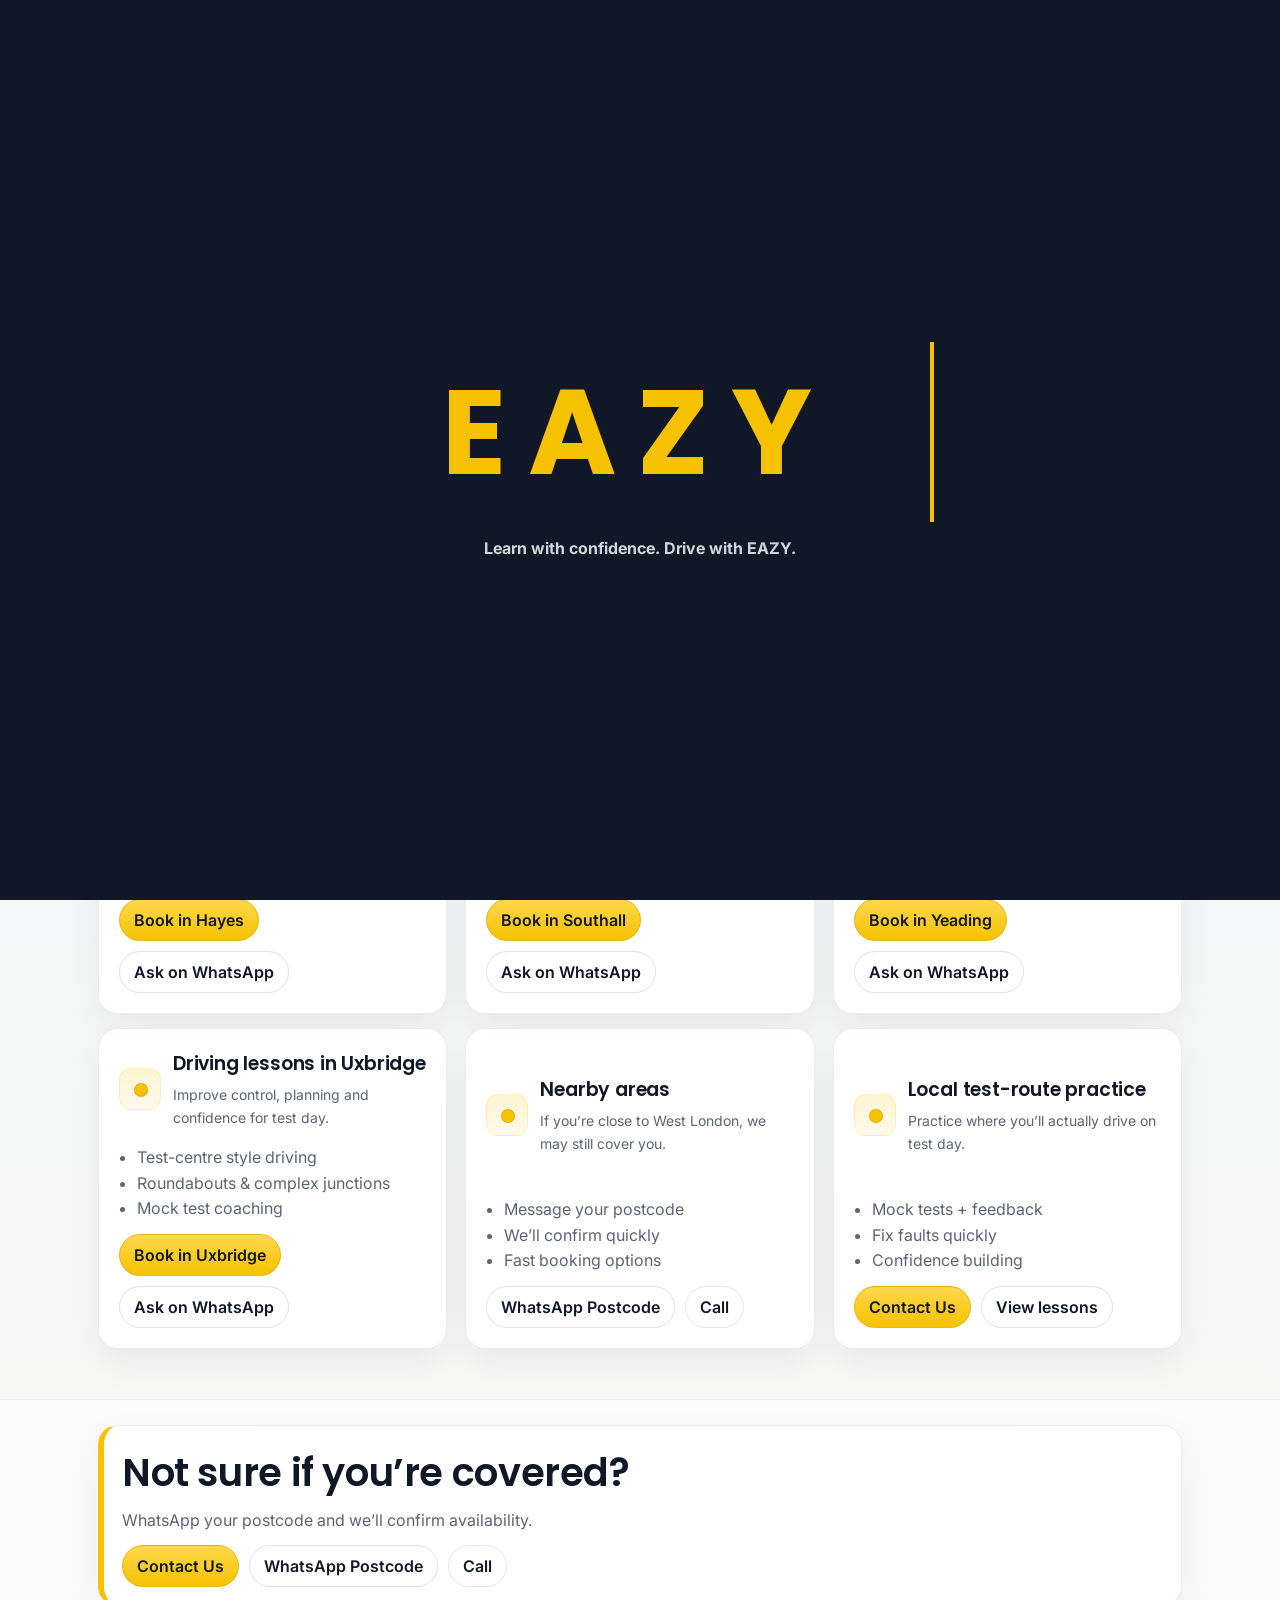
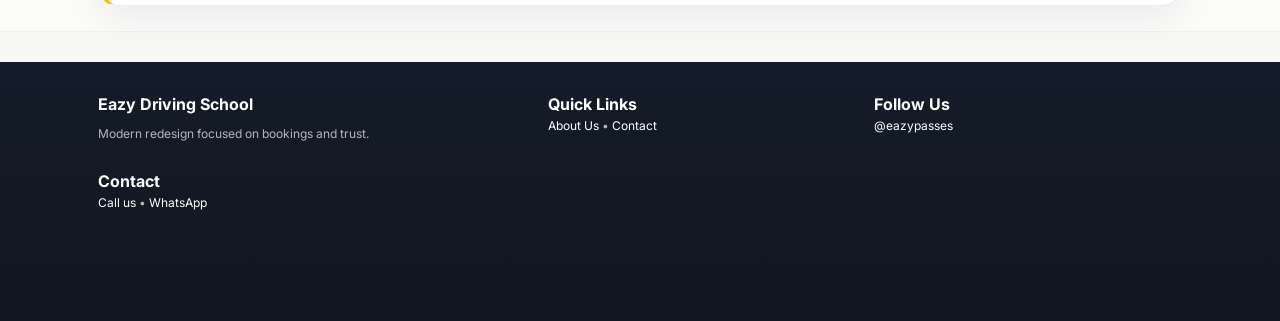
==== areas.html @ 25d80556 "Added intro animation" ====
<!doctype html>
<html lang="en">
<head>
  <meta charset="utf-8" />
  <meta name="viewport" content="width=device-width,initial-scale=1" />
  <title>Areas Covered | Eazy Driving School</title>
  <meta name="description" content="Driving lessons in Hayes, Southall, Yeading, Uxbridge and surrounding areas. Manual & automatic driving lessons with local test-route practice." />
  <link rel="stylesheet" href="assets/styles.css" />
</head>
<body>

<div class="introLoader" id="introLoader">
  <div class="introContent">
    <div class="introText">EAZY</div>
    <div class="introTagline">Learn with confidence. Drive with EAZY.</div>
  </div>
</div>

<!-- ================= NAVBAR ================= -->
<div class="topbar">
  <div class="container nav">
    <a class="brand" href="index.html">
      <div class="logoBox">E</div>
      <div class="brandTitle">
        Eazy Driving School
        <span>Manual & Automatic • West London</span>
      </div>
    </a>

    <!-- Desktop links -->
    <div class="links">
      <a href="index.html" style="color: var(--text)">Home</a>
      <a href="lessons.html">Lessons</a>
      <a href="testimonials.html">Testimonials</a>
      <a href="contact.html">Contact</a>
      <a class="btn" data-call>Call</a>
      <a class="btn primary" data-book>Booking Enquiry</a>
    </div>

    <!-- Mobile actions -->
    <div class="mobileNavActions">
      <a class="btn" data-call>Call</a>
      <a class="btn primary" data-book>Book</a>

      <button
        class="menuBtn"
        id="menuBtn"
        type="button"
        aria-label="Open menu"
        aria-expanded="false"
        aria-controls="mobileMenu"
      >
        <span class="menuIcon" aria-hidden="true"></span>
      </button>
    </div>
  </div>

  <!-- Mobile dropdown menu -->
  <div class="mobileMenu" id="mobileMenu" aria-hidden="true">
    <div class="container mobileMenuInner">
      <div class="mobileMenuHeader">
        <div class="mobileMenuTitle">Menu</div>
        <button class="menuClose" id="menuClose" type="button" aria-label="Close menu">✕</button>
      </div>

      <nav class="mobileMenuLinks" aria-label="Mobile navigation">
        <a href="index.html">Home</a>
        <a href="lessons.html">About Us</a>
        <a href="testimonials.html">Testimonials</a>
        <a href="contact.html">Contact</a>
        <a href="areas.html" style="color: var(--text)">Areas</a>
      </nav>
    </div>
  </div>
</div>

<!-- ================= FULL-WIDTH PAGE BANNER ================= -->
<header class="heroBanner">
  <div class="container heroBannerInner">

    <!-- Left copy -->
    <div class="heroCopy">
      <h1 class="heroTitle">Areas We Cover</h1>

      <p class="heroSub">
        We cover Hayes, Southall, Yeading, Uxbridge and nearby areas.
        If you’re unsure, WhatsApp your postcode and we’ll confirm quickly.
      </p>

      <div class="heroCtas">
        <a class="btn primary" data-book>Contact Us</a>
        <a class="btn secondary" data-wa>WhatsApp Postcode</a>
      </div>

      <div style="margin-top:14px; display:flex; gap:10px; flex-wrap:wrap">
        <a class="kicker" href="#hayes"><span class="kdot"></span> Hayes</a>
        <a class="kicker" href="#southall"><span class="kdot"></span> Southall</a>
        <a class="kicker" href="#yeading"><span class="kdot"></span> Yeading</a>
        <a class="kicker" href="#uxbridge"><span class="kdot"></span> Uxbridge</a>
      </div>
    </div>

    <!-- Right image -->
    <div class="heroVisual">
      <img src="assets/hero-1.jpg" alt="Driving lesson" />
    </div>

  </div>

  <!-- Trust ticks row -->
  <div class="heroTrust">
    <div class="container heroTrustInner">
      <div class="trustTick"><span class="tickMark">✓</span> Local route knowledge</div>
      <div class="trustTick"><span class="tickMark">✓</span> Manual & Automatic</div>
      <div class="trustTick"><span class="tickMark">✓</span> Fast booking</div>
    </div>
  </div>
</header>


<!-- ================= AREA CARDS ================= -->
<section class="section">
  <div class="container">
    <h2>Core areas</h2>
    <p>Each section is structured for local SEO (“Driving lessons in [area]”).</p>

    <div class="tiles" id="hayes">
      <div class="card tile">
        <div class="tileTop">
          <div class="icoDot" aria-hidden="true"></div>
          <div>
            <h3>Driving lessons in Hayes</h3>
            <p>Manual & automatic lessons with local route practice.</p>
          </div>
        </div>
        <ul style="margin:10px 0 0; padding-left:18px; color:var(--muted); line-height:1.6">
          <li>Beginners + nervous learners</li>
          <li>Roundabouts & junction coaching</li>
          <li>Mock tests + feedback</li>
        </ul>
        <div style="margin-top:12px; display:flex; gap:10px; flex-wrap:wrap">
          <a class="btn primary" data-book>Book in Hayes</a>
          <a class="btn secondary" data-wa>Ask on WhatsApp</a>
        </div>
      </div>

      <div class="card tile" id="southall">
        <div class="tileTop">
          <div class="icoDot" aria-hidden="true"></div>
          <div>
            <h3>Driving lessons in Southall</h3>
            <p>Structured lessons focused on test-ready driving.</p>
          </div>
        </div>
        <ul style="margin:10px 0 0; padding-left:18px; color:var(--muted); line-height:1.6">
          <li>Improve decision-making & awareness</li>
          <li>Fix common faults quickly</li>
          <li>Route familiarity</li>
        </ul>
        <div style="margin-top:12px; display:flex; gap:10px; flex-wrap:wrap">
          <a class="btn primary" data-book>Book in Southall</a>
          <a class="btn secondary" data-wa>Ask on WhatsApp</a>
        </div>
      </div>

      <div class="card tile" id="yeading">
        <div class="tileTop">
          <div class="icoDot" aria-hidden="true"></div>
          <div>
            <h3>Driving lessons in Yeading</h3>
            <p>Calm teaching with clear step-by-step progression.</p>
          </div>
        </div>
        <ul style="margin:10px 0 0; padding-left:18px; color:var(--muted); line-height:1.6">
          <li>Manual & automatic options</li>
          <li>Confidence building</li>
          <li>Mock tests + feedback</li>
        </ul>
        <div style="margin-top:12px; display:flex; gap:10px; flex-wrap:wrap">
          <a class="btn primary" data-book>Book in Yeading</a>
          <a class="btn secondary" data-wa>Ask on WhatsApp</a>
        </div>
      </div>
    </div>

    <div class="tiles" style="margin-top:14px" id="uxbridge">
      <div class="card tile">
        <div class="tileTop">
          <div class="icoDot" aria-hidden="true"></div>
          <div>
            <h3>Driving lessons in Uxbridge</h3>
            <p>Improve control, planning and confidence for test day.</p>
          </div>
        </div>
        <ul style="margin:10px 0 0; padding-left:18px; color:var(--muted); line-height:1.6">
          <li>Test-centre style driving</li>
          <li>Roundabouts & complex junctions</li>
          <li>Mock test coaching</li>
        </ul>
        <div style="margin-top:12px; display:flex; gap:10px; flex-wrap:wrap">
          <a class="btn primary" data-book>Book in Uxbridge</a>
          <a class="btn secondary" data-wa>Ask on WhatsApp</a>
        </div>
      </div>

      <div class="card tile">
        <div class="tileTop">
          <div class="icoDot" aria-hidden="true"></div>
          <div>
            <h3>Nearby areas</h3>
            <p>If you’re close to West London, we may still cover you.</p>
          </div>
        </div>
        <ul style="margin:10px 0 0; padding-left:18px; color:var(--muted); line-height:1.6">
          <li>Message your postcode</li>
          <li>We’ll confirm quickly</li>
          <li>Fast booking options</li>
        </ul>
        <div style="margin-top:12px; display:flex; gap:10px; flex-wrap:wrap">
          <a class="btn secondary" data-wa>WhatsApp Postcode</a>
          <a class="btn" data-call>Call</a>
        </div>
      </div>

      <div class="card tile">
        <div class="tileTop">
          <div class="icoDot" aria-hidden="true"></div>
          <div>
            <h3>Local test-route practice</h3>
            <p>Practice where you’ll actually drive on test day.</p>
          </div>
        </div>
        <ul style="margin:10px 0 0; padding-left:18px; color:var(--muted); line-height:1.6">
          <li>Mock tests + feedback</li>
          <li>Fix faults quickly</li>
          <li>Confidence building</li>
        </ul>
        <div style="margin-top:12px; display:flex; gap:10px; flex-wrap:wrap">
          <a class="btn primary" data-book>Contact Us</a>
          <a class="btn secondary" href="lessons.html">View lessons</a>
        </div>
      </div>
    </div>
  </div>
</section>

<!-- ================= CTA ================= -->
<section class="section">
  <div class="container">
    <div class="card" style="padding:18px; border-left:6px solid var(--yellow)">
      <h2 style="margin:0 0 6px">Not sure if you’re covered?</h2>
      <p style="margin:0 0 12px; color:var(--muted)">
        WhatsApp your postcode and we’ll confirm availability.
      </p>
      <div style="display:flex; gap:10px; flex-wrap:wrap">
        <a class="btn primary" data-book>Contact Us</a>
        <a class="btn secondary" data-wa>WhatsApp Postcode</a>
        <a class="btn" data-call>Call</a>
      </div>
    </div>
  </div>
</section>

<!-- ================= FOOTER ================= -->
<footer class="footer">
  <div class="container footerGrid">
    <div>
      <strong>Eazy Driving School</strong>
      <p class="note">Modern redesign focused on bookings and trust.</p>
    </div>
    <div>
      <strong>Quick Links</strong><br />
      <span class="note">
        <a href="lessons.html">About Us</a> •
        <a href="contact.html">Contact</a>
      </span>
    </div>
    <div>
      <strong>Follow Us</strong><br />
      <span class="note">
        <a href="https://www.instagram.com/eazypasses/" target="_blank" rel="noopener">
          @eazypasses
        </a>
      </span>
    </div>

    <div>
      <strong>Contact</strong><br />
      <span class="note">
        <a data-call>Call us</a> •
        <a data-wa>WhatsApp</a>
      </span>
    </div>
  </div>
</footer>

<!-- Mobile bottom bar -->
<div class="mobileBar">
  <div class="mobileBarInner">
    <a class="btn dark" data-call>Call</a>
    <a class="btn secondary" data-wa>WhatsApp</a>
    <a class="btn primary" data-book>Book</a>
  </div>
</div>

<!-- Booking modal -->
<div class="modalOverlay" id="modalOverlay" aria-hidden="true">
  <div class="card modal" role="dialog" aria-modal="true" aria-label="Booking form">
    <header>
      <div>
        <strong style="font-size:16px">Booking request</strong><br />
        <small class="note">We’ll confirm availability ASAP.</small>
      </div>
      <button class="x" id="closeModal" aria-label="Close">✕</button>
    </header>

    <form class="web3form">
      <input type="hidden" name="access_key" value="6dcfdeb3-79f5-4c06-9466-cbb309057089">
      <input type="hidden" name="subject" value="New Booking Request - Eazy Driving School">
      <input type="hidden" name="from_name" value="Eazy Driving School Website">
      <input type="hidden" name="form_source" value="Areas Page Booking Modal">
      <input type="checkbox" name="botcheck" style="display:none;">
      <input class="field" name="name" placeholder="Full name" required />
      <input class="field" name="phone" placeholder="Mobile number" required />

      <select class="field" name="lessonType" required>
        <option value="">Lesson type</option>
        <option>Manual</option>
        <option>Automatic</option>
        <option>Intensive</option>
        <option>Refresher</option>
        <option>Pass Plus</option>
      </select>

      <select class="field" name="area" required>
        <option value="">Area</option>
        <option>Hayes</option>
        <option>Southall</option>
        <option>Yeading</option>
        <option>Uxbridge</option>
        <option>Other (specify in notes)</option>
      </select>

      <textarea class="field" name="notes" placeholder="Any notes (test date, experience, preferred days/times)…"></textarea>

      <button class="btn primary" type="submit">Send request</button>

      <p class="note" style="margin:0">
        Full site can auto-forward this to email + WhatsApp notification instantly.
      </p>
    </form>
  </div>
</div>

<script src="assets/app.js"></script>

<script>
  function showSuccessToast(message) {
    const toast = document.createElement("div");
    toast.className = "successToast";
    toast.textContent = message;

    document.body.appendChild(toast);

    setTimeout(() => {
      toast.classList.add("show");
    }, 100);

    setTimeout(() => {
      toast.classList.remove("show");
      setTimeout(() => toast.remove(), 300);
    }, 3500);
  }

  document.querySelectorAll(".web3form").forEach((form) => {
    form.addEventListener("submit", async function (e) {
      e.preventDefault();

      const button = form.querySelector("button[type='submit']");
      const originalText = button.textContent;

      button.textContent = "Sending...";
      button.disabled = true;

      const formData = new FormData(form);

      try {
        const response = await fetch("https://api.web3forms.com/submit", {
          method: "POST",
          body: formData
        });

        const data = await response.json();

        if (data.success) {
          showSuccessToast("Booking enquiry sent ✅ We’ll get back to you soon.");
          form.reset();
        } else {
          showSuccessToast("Something went wrong. Please try again.");
        }
      } catch (error) {
        showSuccessToast("Something went wrong. Please try again.");
      }

      button.textContent = originalText;
      button.disabled = false;
    });
  });
</script>

</body>

</html>
---- assets/styles.css ----
@import url('https://fonts.googleapis.com/css2?family=Inter:wght@400;500;600&family=Poppins:wght@500;600&display=swap');

:root{
  /* Brand */
  --navy:#0b1f3a;
  --navy2:#102a4d;
  --yellow:#f6c200;
  --yellow-dark:#d39f00;

  /* UI */
  --bg:#f4f6fb;
  --card:#ffffff;
  --text:#0f172a;
  --muted:#475569;
  --stroke: rgba(15,23,42,.12);

  --radius:14px;
  --shadow: 0 8px 22px rgba(2,6,23,.06);
  --max:1120px;
}

*{box-sizing:border-box}
html{scroll-behavior:smooth}
body{
  margin:0;
  font-family:'Inter', system-ui, -apple-system, Segoe UI, Roboto, Helvetica, Arial;
  background:var(--bg);
  color:var(--text);
  font-weight:400;
}
a{color:inherit;text-decoration:none}
img{max-width:100%;display:block}
button,input,select,textarea{font:inherit}

/* ===== Typography ===== */
h1,h2,h3{
  font-family:'Poppins', system-ui, sans-serif;
  font-weight:600;
  letter-spacing:-0.01em;
  color:var(--navy);
}

/* ===== Layout ===== */
.container{max-width:var(--max); margin:0 auto; padding:0 18px}
.card{
  background:var(--card);
  border:1px solid var(--stroke);
  border-radius:var(--radius);
  box-shadow:var(--shadow);
}

/* ===== Header / Nav ===== */
.topbar{
  position:sticky;
  top:0;
  z-index:50;
  background:#fff;
  border-bottom:1px solid var(--stroke);
}
.nav{
  display:flex;
  align-items:center;
  justify-content:space-between;
  padding:14px 0;
  gap:12px;
}
.brand{
  display:flex;
  align-items:center;
  gap:10px;
  font-weight:600;
  min-width: 220px;
}
.logoBox{
  width:44px;height:44px;
  border-radius:12px;
  background:linear-gradient(180deg,var(--yellow),rgba(246,194,0,.78));
  border:1px solid rgba(211,159,0,.55);
  display:grid;place-items:center;
  color:#111827;
  font-weight:700;
  flex: 0 0 auto;
}
.brandTitle{
  line-height:1.05;
  font-size: 15px;
}
.brandTitle span{
  display:block;
  font-size:12px;
  color:var(--muted);
  font-weight:500;
  margin-top: 2px;
}

.links{
  display:flex;
  gap:18px;
  align-items:center;
}
.links a{
  font-weight:500;
  color:var(--muted);
}
.links a:hover{color:var(--text)}

/* ===== Buttons ===== */
.btn{
  display:inline-flex;
  align-items:center;
  justify-content:center;
  gap:8px;
  padding:10px 14px;
  border-radius:12px;
  border:1px solid var(--stroke);
  background:#fff;
  font-weight:600;
  white-space:nowrap;
}
.btn.primary{
  background:var(--yellow);
  border-color:rgba(211,159,0,.65);
  color:#111827;
}
.btn.secondary{
  background:#eef2ff;
  border-color:rgba(37,99,235,.20);
}
.btn.dark{
  background:var(--navy);
  border-color:rgba(11,31,58,.55);
  color:#fff;
}
.btn:active{transform:translateY(1px)}

/* ===== Fields ===== */
.field{
  border:1px solid var(--stroke);
  border-radius:12px;
  padding:10px 12px;
  background:#fff;
}
.field:focus{
  border-color:rgba(211,159,0,.55);
  box-shadow:0 0 0 3px rgba(246,194,0,.22);
  outline:none;
}

/* =======================================================================
   HERO BANNER
   ======================================================================= */
.heroBanner{
  background:#fff;
  border-bottom:1px solid var(--stroke);
}
.heroBannerInner{
  display:grid;
  grid-template-columns: 1.05fr 1fr;
  gap:26px;
  align-items:center;
  padding: 26px 0 14px;
}

/* Left copy */
.heroTitle{
  margin:0 0 10px;
  font-size:clamp(30px, 3.6vw, 48px);
  line-height:1.08;
}
.heroSub{
  margin:0 0 16px;
  color:var(--muted);
  line-height:1.65;
  max-width:60ch;
  font-size:15.5px;
}
.heroCtas{
  display:flex;
  gap:10px;
  flex-wrap:wrap;
  align-items:center;
}

/* Right image */
.heroVisual{
  border-radius:14px;
  overflow:hidden;
  border:1px solid var(--stroke);
  box-shadow: 0 10px 26px rgba(2,6,23,.08);
  background:#fff;
}
.heroVisual img{
  width:100%;
  aspect-ratio: 16 / 9;
  height:auto;
  object-fit:cover;
  object-position:center 35%;
}

/* Trust ticks row under hero */
.heroTrust{
  border-top:1px solid var(--stroke);
  background:#fff;
}
.heroTrustInner{
  display:flex;
  gap:18px;
  flex-wrap:wrap;
  align-items:center;
  padding:10px 0;
}
.trustTick{
  display:flex;
  align-items:center;
  gap:8px;
  color:var(--muted);
  font-weight:600;
  font-size:13px;
}
.tickMark{
  display:inline-grid;
  place-items:center;
  width:18px;height:18px;
  border-radius:99px;
  background: rgba(34,197,94,.14);
  border:1px solid rgba(34,197,94,.35);
  color: rgba(11,31,58,.9);
  font-weight:700;
}

/* Availability strip */
.availabilityBar{
  background:#f7f8fc;
  border-bottom:1px solid var(--stroke);
}
.availabilityInner{
  display:flex;
  gap:14px;
  align-items:center;
  padding:14px 0;
}
.availLabel{
  font-weight:600;
  color:var(--navy);
  min-width:170px;
}
.availForm{
  flex:1;
  display:grid;
  grid-template-columns: 1.1fr 1fr auto;
  gap:10px;
  align-items:center;
}
.availForm .btn{padding:10px 16px}

/* ===== Sections ===== */
.section{padding:26px 0}
.section h2{
  margin:0 0 8px;
  font-size:22px;
}
.section p{
  margin:0 0 14px;
  color:var(--muted);
  line-height:1.65;
}

/* ===== Tiles ===== */
.tiles{
  display:grid;
  grid-template-columns:repeat(3,1fr);
  gap:14px;
}
.tile{padding:16px}
.tileTop{
  display:flex;
  gap:12px;
  align-items:center;
  margin-bottom:6px;
}
.icoDot{
  width:42px;height:42px;
  border-radius:12px;
  background:#f3f4f6;
  border:1px solid rgba(15,23,42,.10);
  position:relative;
  flex:0 0 auto;
}
.icoDot::after{
  content:"";
  width:10px;height:10px;
  border-radius:99px;
  background:var(--yellow);
  border:1px solid rgba(211,159,0,.55);
  position:absolute;
  top:10px;left:10px;
}
.tile h3{margin:0;font-size:16px}
.tile p{margin:6px 0 0; color:var(--muted); line-height:1.6; font-size:14px}
.tile a{
  margin-top:10px;
  display:inline-flex;
  font-weight:600;
  color:var(--navy);
}
.tile a:hover{text-decoration:underline}

/* Make entire tile clickable */
.tileLink{
  display:block;
  color: inherit;
  cursor: pointer;
  transition: transform .12s ease, box-shadow .12s ease, border-color .12s ease;
}
.tileLink:hover{
  transform: translateY(-2px);
  box-shadow: 0 12px 30px rgba(2,6,23,.10);
  border-color: rgba(15,23,42,.18);
}
.tileLink:active{ transform: translateY(0px); }
.tileLink:focus-visible{
  outline: 3px solid rgba(246,194,0,.35);
  outline-offset: 3px;
}
.tileCta{
  display:inline-flex;
  margin-top: 10px;
  font-weight: 600;
  color: var(--navy);
}
.tileLink:hover .tileCta{ text-decoration: underline; }

/* ===== Trust strip ===== */
.trustStrip{
  display:grid;
  grid-template-columns:repeat(4,1fr);
  gap:14px;
}
.trustItem{padding:14px}
.trustItem b{font-weight:600}
.trustItem span{font-size:13px;color:var(--muted)}


/* ================= TESTIMONIAL SLIDER ================= */
.testimonialSlider{
  overflow: hidden;
  position: relative;
  margin-top: 10px;
  touch-action: pan-y;
  -webkit-tap-highlight-color: transparent;
}
.testimonialTrack{
  display: flex;
  gap: 16px;
  width: max-content;
  animation: scrollTestimonials 35s linear infinite;
  will-change: transform;
  transform: translateZ(0);
}
.testimonialTrack .quote{
  min-width: 320px;
  max-width: 320px;
  flex-shrink: 0;
}
@media (hover: hover) and (pointer: fine){
  .testimonialSlider:hover .testimonialTrack{
    animation-play-state: paused;
  }
}
.testimonialSlider.isPaused .testimonialTrack{
  animation-play-state: paused;
}
@keyframes scrollTestimonials{
  from{ transform: translateX(0); }
  to{ transform: translateX(-50%); }
}
@media (prefers-reduced-motion: reduce){
  .testimonialTrack{ animation: none !important; }
}

/* ===== Footer ===== */
.footer{
  margin-top:18px;
  border-top:1px solid var(--stroke);
  background:#fff;
  padding:22px 0;
}
.footerGrid{
  display:grid;
  grid-template-columns:1.4fr 1fr 1fr;
  gap:14px;
}
.note{font-size:12px;color:var(--muted)}

/* ===== Mobile bar ===== */
.mobileBar{
  position:fixed;
  left:50%;
  transform:translateX(-50%);
  bottom:12px;
  width:min(var(--max),calc(100% - 18px));
  z-index:80;
  display:none;
}
.mobileBarInner{
  display:grid;
  grid-template-columns:1fr 1fr 1fr;
  gap:10px;
  padding:10px;
  background:#fff;
  border:1px solid var(--stroke);
  border-radius:16px;
  box-shadow:0 16px 40px rgba(2,6,23,.16);
}

/* ===== Modal ===== */
.modalOverlay{
  position:fixed;
  inset:0;
  background:rgba(2,6,23,.55);
  display:none;
  place-items:center;
  z-index:120;
}
.modal{
  width:min(650px,calc(100% - 18px));
  padding:16px;
  border-radius:16px;
}
.modal header{
  display:flex;
  justify-content:space-between;
  align-items:center;
  margin-bottom:10px;
}
.x{
  width:42px;height:42px;
  border-radius:12px;
  border:1px solid var(--stroke);
  background:#fff;
  cursor:pointer;
}
form{display:grid; gap:10px}
textarea{min-height:110px; resize:vertical}

/* =======================================================================
   RESPONSIVE FIXES (iPhone + iPad)
   ======================================================================= */

@media (max-width: 980px){
  .heroBannerInner{grid-template-columns: 1fr; gap: 16px}
  .heroVisual img:not(.heroSlide){
    aspect-ratio: 16 / 10;
    object-position: center 40%;
  }
  .availabilityInner{flex-direction:column; align-items:stretch}
  .availLabel{min-width:unset}
  .availForm{grid-template-columns: 1fr; }

  .trustStrip{grid-template-columns: 1fr 1fr}
  .tiles{grid-template-columns: 1fr 1fr}
  .footerGrid{grid-template-columns: 1fr}

  .testimonialTrack .quote{ min-width: 300px; max-width: 300px; }
}

@media (max-width: 900px){
  .links > a:not(.btn){ display:none; }
  .brandTitle{ font-size: 14px; }
  .brandTitle span{ font-size: 11.5px; }
}

/* =========================================================
   MOBILE POLISH (NO scaling — proper sizing instead)
   ========================================================= */
@media (max-width: 760px){
  body{ padding-bottom: 92px; }
  .container{ padding: 0 18px; }

  /* Hide desktop links */
  .links{ display:none; }
  .mobileBar{ display:block; }

  /* ✅ IMPORTANT: hide topbar Call/Book on mobile (keep bottom bar) */
  .topbar [data-call],
  .topbar [data-book]{
    display:none !important;
  }

  /* Topbar spacing */
  .topbar{ padding: 2px 0; }
  .nav{ padding: 10px 0; position: relative; }

  .brand{
    gap: 12px;
    min-width: 0;
    margin-left: 6px;
  }
  .logoBox{
    width: 40px;
    height: 40px;
    border-radius: 12px;
    font-size: 16px;
    flex-shrink: 0;
  }
  .brandTitle{
    line-height: 1.15;
    font-size: 13.5px;
    min-width: 0;
  }
  .brandTitle span{
    font-size: 11.5px;
    margin-top: 2px;
    white-space: nowrap;
    overflow: hidden;
    text-overflow: ellipsis;
    max-width: 220px;
  }

  /* HERO: tighter sizing (this is your "scale down") */
  .heroBanner{
    background: var(--bg);
    border-bottom: 0;
    padding: 10px 0 0;
  }
  .heroBannerInner{
    grid-template-columns: 1fr;
    gap: 10px;             /* was 12 */
    padding: 0;
  }
  .heroCopy{
    background: #fff;
    border: 1px solid var(--stroke);
    border-radius: 18px;
    box-shadow: var(--shadow);
    padding: 14px;         /* was 16 */
  }
  .heroTitle{
    font-size: 30px;       /* was 32 */
    line-height: 1.07;
    margin: 0 0 8px;
  }
  .heroSub{
    font-size: 14px;       /* was 14.5 */
    line-height: 1.55;
    margin: 0 0 10px;
  }
  .heroCtas{
    display: grid;
    grid-template-columns: 1fr;
    gap: 10px;
  }
  .heroCtas .btn{
    width: 100%;
    justify-content: center;
    padding: 11px 14px;    /* was 12px */
    border-radius: 14px;
    font-size: 14px;
  }
  .heroVisual{
    border-radius: 16px;   /* slightly tighter */
    box-shadow: var(--shadow);
  }
  .heroVisual img:not(.heroSlide){
    aspect-ratio: 16 / 10;
    object-position: center 40%;
  }

  /* Trust ticks card (slightly tighter) */
  .heroTrust{
    background: transparent;
    border-top: 0;
    padding: 0 0 10px;
  }
  .heroTrustInner{
    background: #fff;
    border: 1px solid var(--stroke);
    border-radius: 16px;
    box-shadow: var(--shadow);
    padding: 10px 12px;    /* tighter */
    gap: 10px;
  }
  .trustTick{ font-size: 12px; }

  /* Availability card — scaled down properly */
  .availabilityBar{
    background: transparent;
    border-bottom: 0;
    padding: 6px 0 0;
  }
  .availabilityInner{
    background: #fff;
    border: 1px solid var(--stroke);
    border-radius: 16px;
    box-shadow: var(--shadow);
    padding: 12px;         /* keep */
    margin: 0 0 14px;
  }
  .availLabel{
    margin: 0 0 8px;
    font-size: 14px;
  }
  .availForm{ grid-template-columns: 1fr; gap: 10px; }
  .availForm .field{
    padding: 9px 12px;
    font-size: 14px;
  }
  .availForm .btn{
    width: 100%;
    border-radius: 14px;
    padding: 11px 14px;
    font-size: 14px;
  }

  .tiles{grid-template-columns: 1fr}
  .trustStrip{grid-template-columns: 1fr}

  .testimonialTrack{ animation-duration: 45s; }
  .testimonialTrack .quote{ min-width: 280px; max-width: 280px; }
}

@media (max-width: 420px){
  .logoBox{ width:40px; height:40px; border-radius: 12px; }
  .brandTitle{ font-size: 13px; }
  .brandTitle span{ font-size: 11px; max-width: 185px; }
}

@media (min-width: 761px) and (max-width: 1024px){
  .container{
    padding-left: 28px;
    padding-right: 28px;
  }
  .heroBannerInner{ gap: 32px; }
}

/* =========================================================
   PREMIUM MOBILE MENU (slide-down)
   ========================================================= */

.mobileNavActions{
  display:none;
  align-items:center;
  gap:10px;
}

/* Premium icon button */
.menuBtn{
  width:44px;
  height:44px;
  border-radius:14px;
  border:1px solid var(--stroke);
  background: rgba(255,255,255,.85);
  backdrop-filter: blur(10px);
  -webkit-backdrop-filter: blur(10px);
  display:grid;
  place-items:center;
  box-shadow: 0 10px 26px rgba(2,6,23,.10);
  cursor:pointer;
}
.menuBtn:active{ transform: translateY(1px); }

/* Nudge hamburger left slightly */
@media (max-width: 760px){
  .menuBtn{ margin-right: 6px; }
  .mobileNavActions{ display:flex; margin-right: 2px; }
}

/* Hamburger icon */
.menuIcon{
  width:18px;
  height:2px;
  background: var(--navy);
  position:relative;
  border-radius:99px;
}
.menuIcon::before,
.menuIcon::after{
  content:"";
  position:absolute;
  left:0;
  width:18px;
  height:2px;
  background: var(--navy);
  border-radius:99px;
}
.menuIcon::before{ top:-6px; }
.menuIcon::after{ top:6px; }

/* Slide-down panel */
.mobileMenu{
  position: fixed;
  inset: 0;
  background: rgba(244,246,251,.72);
  backdrop-filter: blur(14px);
  -webkit-backdrop-filter: blur(14px);
  opacity: 0;
  visibility: hidden;
  pointer-events: none;
  transition: opacity 180ms ease, visibility 180ms ease;
  z-index: 120;
  overflow-y: auto;
}

.mobileMenuInner{
  padding: 84px 18px 18px;
  min-height: 100%;
}

/* ===== Premium mobile menu header ===== */
.mobileMenuHeader{
  display:flex;
  align-items:center;
  justify-content:space-between;
  margin-bottom:6px;
  padding:6px 0;
}

.mobileMenuHeader{
  max-width: 420px;
  margin: 0 auto 6px;
}

.mobileMenuTitle{
  font-size:14px;
  font-weight:700;
  color:var(--navy);
  letter-spacing:-0.01em;
  opacity:.85;
}

.menuClose{
  width:40px;
  height:40px;
  border-radius:12px;
  border:1px solid var(--stroke);
  background: rgba(255,255,255,.9);
  cursor:pointer;
}

/* ===== Links card ===== */
.mobileMenuLinks{
  background:#fff;
  border:1px solid var(--stroke);
  border-radius:18px;
  box-shadow: var(--shadow);
  overflow:hidden;
}

.mobileMenuLinks a{
  display:flex;
  align-items:center;
  justify-content:space-between;
  padding:14px 14px;
  font-weight:700;
  color: var(--navy);
  border-top:1px solid rgba(15,23,42,.08);
  transition: background 0.15s ease;
}

.mobileMenuLinks a:first-child{ border-top:0; }

.mobileMenuLinks a:hover{
  background: rgba(15,23,42,.03);
}

.mobileMenuLinks a:active{
  background: rgba(15,23,42,.05);
}

.mobileMenuLinks a::after{
  content:"›";
  color: rgba(11,31,58,.55);
  font-weight:900;
}

.mobileMenuLinks{
  max-width: 420px;
  margin: 0 auto;
}

/* No duplicate CTA buttons inside menu */
.mobileMenuCtas{ display:none; }

.mobileMenu.open{
  opacity: 1;
  visibility: visible;
  pointer-events: auto;
}

@media (max-width: 380px){
  .mobileMenuInner{ padding-left: 16px; padding-right: 16px; }
}

/* =========================================
   MOBILE: subtle scale-down for hero + availability
   ========================================= */
@media (max-width: 760px){

  /* scale down hero block slightly */
  .heroBanner{
    transform: scale(0.95);
    transform-origin: top center;
  }

  /* pull next section up so no awkward gap */
  .heroBanner + .availabilityBar{
    margin-top: -12px;
  }

  /* scale down availability card slightly */
  .availabilityBar{
    transform: scale(0.95);
    transform-origin: top center;
  }

  /* tighten spacing below availability */
  .availabilityBar + .section{
    margin-top: -10px;
  }
}


/* ===== Cross-page mobile fixes ===== */
@media (max-width: 760px){
  .mobileBarInner > .btn,
  .availForm > .btn{
    min-width:0;
    width:100%;
  }

  .mobileBarInner{
    grid-template-columns: repeat(3, minmax(0, 1fr));
  }

  .mobileBarInner .btn{
    padding: 10px 8px;
    font-size: 14px;
  }

  .availabilityInner .availForm[style]{
    display:grid !important;
    grid-template-columns: repeat(3, minmax(0, 1fr)) !important;
    gap:10px;
    justify-content:stretch !important;
  }

  .availabilityInner .availForm[style] .btn{
    padding: 10px 8px;
    font-size: 14px;
  }

  .topbar{
    position:sticky;
    top:0;
    z-index:50;
    background:#fff;
    border-bottom:1px solid var(--stroke);
    overflow: visible;
  }

  .heroBanner,
  .availabilityBar{
    transform:none !important;
  }

  .heroBanner + .availabilityBar,
  .availabilityBar + .section{
    margin-top: 0 !important;
  }
}

.heroSlider{
  position: relative;
  overflow: hidden;
  aspect-ratio: 16 / 9;
  min-height: 0;
  background: #fff;
}

.heroSlide{
  position: absolute;
  inset: 0;
  width: 100%;
  height: 100%;
  object-fit: cover;
  object-position: center 35%;
  opacity: 0;
  transition: opacity 1s ease;
}

.heroSlide.active{
  opacity: 1;
  z-index: 1;
}

/* Override the generic .heroVisual img rule for slider images */
.heroSlider .heroSlide{
  aspect-ratio: auto;
  height: 100%;
}

@media (max-width: 760px){
  .heroSlider{
    aspect-ratio: 4 / 3;
  }

  .heroSlide{
    object-position: center 30%;
  }
}



.section .container{
  align-items: stretch;
}

.section .card{
  height: 100%;
}

.tileButtons{
  display:flex;
  gap:10px;
  flex-wrap:wrap;
  margin-top:10px;
}

.tileList{
  margin:12px 0 0;
  padding-left:18px;
  color:var(--muted);
  line-height:1.7;
  font-size:14px;
}

.tileList li{
  margin-bottom:4px;
}

/* =========================================================
   2026 PREMIUM REFRESH OVERRIDES
   ========================================================= */
:root{
  --bg:#f7f7f3;
  --card:#ffffff;
  --text:#111827;
  --muted:#5b6472;
  --stroke: rgba(15,23,42,.10);
  --navy:#101828;
  --navy2:#1a2332;
  --yellow:#f6c200;
  --yellow-dark:#d9a400;
  --radius:18px;
  --shadow:0 18px 40px rgba(15,23,42,.08);
}

body{
  background:
    radial-gradient(circle at top right, rgba(246,194,0,.10), transparent 22%),
    linear-gradient(180deg, #f9f8f2 0%, #f5f6f8 32%, #f8f8f5 100%);
}

.topbar{
  background:rgba(255,255,255,.88);
  backdrop-filter:blur(12px);
  -webkit-backdrop-filter:blur(12px);
  border-bottom:1px solid rgba(15,23,42,.08);
  box-shadow:0 10px 30px rgba(15,23,42,.04);
}
.links a,
.brandTitle span{color:#5d6574}
.links a[style*="var(--text)"],
.links a:hover{color:var(--navy)!important;}

.btn{
  border-radius:999px;
  transition:transform .18s ease, box-shadow .18s ease, background .18s ease, border-color .18s ease;
}
.btn:hover{
  transform:translateY(-1px);
  box-shadow:0 10px 22px rgba(15,23,42,.10);
}
.btn.primary{
  background:linear-gradient(180deg, #ffd84d 0%, var(--yellow) 100%);
  border-color:rgba(217,164,0,.55);
}
.btn.secondary{
  background:rgba(255,255,255,.78);
  border-color:rgba(15,23,42,.10);
}
.btn.dark{
  background:linear-gradient(180deg, #1b2434 0%, #101828 100%);
  border-color:rgba(16,24,40,.72);
}

.card{
  border-radius:20px;
  border:1px solid rgba(15,23,42,.08);
  box-shadow:0 14px 36px rgba(15,23,42,.06);
}

.heroBanner{
  position:relative;
  overflow:hidden;
  background:
    radial-gradient(circle at top right, rgba(246,194,0,.16), transparent 24%),
    linear-gradient(135deg, #0d1522 0%, #111827 52%, #171c28 100%);
  border-bottom:0;
}
.heroBanner::before{
  content:"";
  position:absolute;
  inset:0;
  background:
    linear-gradient(90deg, rgba(255,255,255,.04) 1px, transparent 1px),
    linear-gradient(180deg, rgba(255,255,255,.03) 1px, transparent 1px);
  background-size:40px 40px;
  mask-image:linear-gradient(180deg, rgba(0,0,0,.45), transparent 90%);
  pointer-events:none;
}
.heroBannerInner{
  position:relative;
  z-index:1;
  padding:42px 0 20px;
  gap:42px;
}
.heroCopy{
  max-width:620px;
}
.heroTitle,
.heroBanner .heroCopy h1,
.heroBanner .heroCopy h2,
.heroBanner .heroCopy h3{color:#fff;}
.heroTitle{
  font-size:clamp(40px, 5vw, 72px);
  line-height:1.02;
  max-width:10ch;
  margin-bottom:16px;
}
.heroSub{
  color:rgba(255,255,255,.78);
  font-size:18px;
  max-width:55ch;
  margin-bottom:22px;
}
.heroCopy::before{
  content:"WEST LONDON • MANUAL & AUTOMATIC LESSONS";
  display:inline-flex;
  align-items:center;
  gap:10px;
  margin-bottom:18px;
  padding:8px 14px;
  border-radius:999px;
  border:1px solid rgba(255,255,255,.12);
  background:rgba(255,255,255,.06);
  color:rgba(255,255,255,.72);
  font-size:12px;
  letter-spacing:.14em;
  font-weight:700;
}
.heroCtas{gap:14px;}
.heroVisual{
  border-radius:28px;
  border:1px solid rgba(255,255,255,.10);
  background:rgba(255,255,255,.05);
  box-shadow:0 24px 70px rgba(0,0,0,.28);
}
.heroVisual img{object-position:center 28%;}
.heroSlider{background:#0f172a;}
.heroTrust{
  position:relative;
  z-index:1;
  border-top:1px solid rgba(255,255,255,.08);
  background:transparent;
}
.heroTrustInner{
  padding:14px 0 18px;
  gap:12px;
}
.trustTick{
  padding:10px 14px;
  border-radius:999px;
  background:rgba(255,255,255,.08);
  border:1px solid rgba(255,255,255,.10);
  color:rgba(255,255,255,.82);
  font-size:13px;
}
.tickMark{
  background:rgba(246,194,0,.18);
  border-color:rgba(246,194,0,.25);
  color:#fff;
}

.availabilityBar{
  position:relative;
  margin-top:-18px;
  padding-bottom:6px;
  background:transparent;
  border-bottom:0;
  z-index:2;
}
.availabilityInner{
  padding:16px;
  background:linear-gradient(180deg, #161f2d 0%, #101828 100%);
  border:1px solid rgba(255,255,255,.08);
  border-radius:24px;
  box-shadow:0 22px 52px rgba(15,23,42,.18);
}
.availLabel{
  min-width:160px;
  color:#fff;
  font-size:16px;
}
.availForm .field{
  background:rgba(255,255,255,.97);
  border-color:transparent;
}
.availForm .btn.primary{min-width:120px;}

.section{padding:40px 0;}
.section h2{font-size:clamp(28px, 3vw, 40px); margin-bottom:10px;}
.section > .container > p:first-of-type{max-width:64ch;}

.section:nth-of-type(even):not(.availabilityBar){
  position:relative;
}
.section:nth-of-type(even):not(.availabilityBar)::before{
  content:"";
  position:absolute;
  inset:12px 0;
  background:rgba(255,255,255,.48);
  border-top:1px solid rgba(15,23,42,.05);
  border-bottom:1px solid rgba(15,23,42,.05);
  z-index:-1;
}

.trustStrip,.tiles,.quotes,.footerGrid{gap:18px;}
.trustItem,.tile,.quote{padding:20px;}
.trustItem{
  background:rgba(255,255,255,.86);
}
.trustItem b,
.tile h3{font-size:19px; color:var(--navy);}
.tile{
  background:rgba(255,255,255,.92);
  transition:transform .18s ease, box-shadow .18s ease, border-color .18s ease;
}
.tile:hover{
  transform:translateY(-4px);
  box-shadow:0 24px 46px rgba(15,23,42,.10);
}
.icoDot{
  background:linear-gradient(180deg, rgba(246,194,0,.18), rgba(246,194,0,.10));
  border-color:rgba(246,194,0,.18);
}
.icoDot::after{
  width:12px;height:12px;top:14px;left:14px;
}
.quote{
  background:linear-gradient(180deg, rgba(255,255,255,.96), rgba(255,255,255,.88));
}
.testimonialTrack .quote{
  border-radius:22px;
}

.footer{
  background:linear-gradient(180deg, #121925 0%, #0e1420 100%);
  border-top:0;
  padding:32px 0 110px;
}
.footer strong,
.footer a{color:#fff;}
.footer .note{color:rgba(255,255,255,.68);}


/* Contact page specific */
.contactTiles{
  display:grid;
  grid-template-columns:1fr 1fr 1.2fr;
  gap:18px;
  align-items:start;
}
.contactTiles .tile{height:auto;}
.tileButtons{display:flex;gap:10px;flex-wrap:wrap;margin-top:14px;}
.tileList{margin:14px 0 0;padding-left:18px;color:var(--muted);line-height:1.7;font-size:14px;}
.tileList li{margin-bottom:4px;}

/* ===== Testimonials + Review/Image layout ===== */
.quotes{
  display:grid;
  grid-template-columns:repeat(3,1fr);
  gap:18px;
}

.quote{
  padding:16px;
  border-radius:20px;
  background:linear-gradient(180deg, #ffffff 0%, #fafafa 100%);
  border:1px solid rgba(15,23,42,.08);
  box-shadow:0 14px 36px rgba(15,23,42,.06);
  transition:transform .2s ease, box-shadow .2s ease, border-color .2s ease;
}

.quote:hover{
  transform:translateY(-4px);
  box-shadow:0 18px 40px rgba(15,23,42,.12);
  border-color:rgba(15,23,42,.15);
}

.quote p{
  margin:0;
  line-height:1.65;
}

.quote p::before{
  content:"“";
  font-size:28px;
  font-weight:700;
  color:var(--yellow);
  margin-right:6px;
}

.quote .who{
  margin-top:10px;
  font-size:13px;
  font-weight:600;
  color:var(--navy);
}

.reviewActions{
  display:flex;
  gap:10px;
  flex-wrap:wrap;
  margin-top:16px;
  margin-bottom:24px;
}

.reviewRowGap{
  margin-top:18px;
}

.reviewImageGap{
  margin-top:20px;
}

.googleReviewBtn{
  display:inline-flex;
  align-items:center;
  gap:10px;
}

.googleLogo{
  width:22px;
  height:22px;
  object-fit:contain;
  flex:0 0 auto;
}

.passGallery{
  display:grid;
  grid-template-columns:repeat(3,1fr);
  gap:18px;
}

.passGallery img{
  width:100%;
  height:260px;
  object-fit:cover;
  object-position:center top;
  border-radius:20px;
  border:1px solid rgba(15,23,42,.08);
  box-shadow:0 14px 36px rgba(15,23,42,.06);
  transition:transform .2s ease, box-shadow .2s ease;
}

.passGallery img:hover{
  transform:translateY(-4px);
  box-shadow:0 18px 40px rgba(15,23,42,.12);
}


/* Reveal animations */
.reveal{
  opacity:0;
  transform:translateY(24px);
  transition:opacity .65s ease, transform .65s ease;
}
.reveal.is-visible{
  opacity:1;
  transform:translateY(0);
}
.reveal.reveal-delay-1{transition-delay:.08s}
.reveal.reveal-delay-2{transition-delay:.16s}
.reveal.reveal-delay-3{transition-delay:.24s}

@media (prefers-reduced-motion: reduce){
  .reveal,.reveal.is-visible{opacity:1;transform:none;transition:none;}
}

@media (max-width: 980px){
  .heroBannerInner{gap:24px;padding:34px 0 22px;}
  .heroTitle{max-width:12ch;font-size:clamp(34px, 8vw, 56px);}
  .heroCopy::before{font-size:11px;letter-spacing:.10em;}
  .availabilityBar{margin-top:-10px;}
  .contactTiles{grid-template-columns:1fr;}
}

@media (max-width: 760px){
  body{background:#f5f6f8;}
  .topbar{background:rgba(255,255,255,.92);}
  .menuBtn,.menuClose{background:rgba(255,255,255,.95);}
  .heroBanner{padding-top:8px;background:linear-gradient(180deg, #111827 0%, #171d2b 100%);}
  .heroBannerInner{padding:0;gap:14px;}
  .heroCopy{
    padding:18px;
    background:rgba(255,255,255,.04);
    border:1px solid rgba(255,255,255,.08);
    box-shadow:none;
  }
  .heroCopy::before{margin-bottom:14px;}
  .heroTitle{font-size:42px;max-width:none;}
  .heroSub{font-size:15px;}
  .heroVisual{border-radius:22px;}
  .heroTrustInner{background:transparent;border:0;box-shadow:none;padding:4px 0 14px;}
  .trustTick{width:100%;justify-content:flex-start;}
  .availabilityBar{margin-top:0;padding-top:10px;}
  .availabilityInner{
    background:#111827;
    border-radius:22px;
    padding:14px;
    box-shadow:0 18px 40px rgba(15,23,42,.20);
  }
  .availLabel{margin-bottom:0;}
  .section{padding:30px 0;}
  .passGallery img{height:220px;}
  .quotes{grid-template-columns:1fr;}
  .quote{padding:18px;}
}


/* ===== FINAL LIGHT PREMIUM OVERRIDES ===== */
.btn.secondary{
  background:#fff;
  border-color:rgba(15,23,42,.12);
}

.heroBanner{
  position:relative;
  overflow:hidden;
  background:
    radial-gradient(circle at 88% 14%, rgba(246,194,0,.18), transparent 22%),
    radial-gradient(circle at 12% 24%, rgba(16,24,40,.04), transparent 28%),
    linear-gradient(180deg, #fbfaf4 0%, #f7f7f4 56%, #f5f6f8 100%);
  border-bottom:1px solid rgba(15,23,42,.08);
}
.heroBanner::before{
  content:"";
  position:absolute;
  inset:0;
  background:
    linear-gradient(90deg, rgba(15,23,42,.025) 1px, transparent 1px),
    linear-gradient(180deg, rgba(15,23,42,.02) 1px, transparent 1px);
  background-size:36px 36px;
  mask-image:linear-gradient(180deg, rgba(0,0,0,.18), transparent 85%);
  pointer-events:none;
}
.heroBannerInner{
  position:relative;
  z-index:1;
  padding:40px 0 26px;
  gap:44px;
}
.heroCopy{max-width:620px;}
.heroCopy::before{
  content:"WEST LONDON • MANUAL & AUTOMATIC LESSONS";
  display:inline-flex;
  align-items:center;
  gap:10px;
  margin-bottom:16px;
  padding:8px 14px;
  border-radius:999px;
  border:1px solid rgba(15,23,42,.08);
  background:rgba(255,255,255,.82);
  color:rgba(15,23,42,.72);
  font-size:12px;
  letter-spacing:.14em;
  font-weight:700;
  box-shadow:0 10px 24px rgba(15,23,42,.05);
}
.heroTitle,
.heroBanner .heroCopy h1,
.heroBanner .heroCopy h2,
.heroBanner .heroCopy h3{
  color:#101828;
}
.heroTitle{
  font-size:clamp(36px, 4.2vw, 64px);
  line-height:1.05;
  max-width:9ch;
  margin-bottom:16px;
}
.heroSub{
  color:#415062;
  font-size:18px;
  max-width:58ch;
  margin-bottom:24px;
}
.heroVisual{
  border-radius:28px;
  border:1px solid rgba(15,23,42,.08);
  background:#fff;
  box-shadow:0 24px 60px rgba(15,23,42,.12);
}
.heroSlider{background:#eef1f4;}
.heroVisual img{object-position:center 30%;}
.heroTrust{
  position:relative;
  z-index:1;
  border-top:1px solid rgba(15,23,42,.06);
  background:transparent;
}
.heroTrustInner{
  padding:12px 0 18px;
  gap:12px;
}
.trustTick{
  padding:10px 14px;
  border-radius:999px;
  background:rgba(255,255,255,.8);
  border:1px solid rgba(15,23,42,.08);
  color:#334155;
  font-size:13px;
  box-shadow:0 10px 20px rgba(15,23,42,.04);
}
.tickMark{
  background:rgba(246,194,0,.16);
  border-color:rgba(246,194,0,.24);
  color:#111827;
}

.availabilityBar{
  position:relative;
  margin-top:-12px;
  padding-bottom:6px;
  background:transparent;
  border-bottom:0;
  z-index:2;
}
.availabilityInner{
  padding:14px;
  background:rgba(255,255,255,.92);
  border:1px solid rgba(15,23,42,.08);
  border-radius:24px;
  box-shadow:0 20px 48px rgba(15,23,42,.10);
}
.availLabel{
  min-width:auto;
  display:inline-flex;
  align-items:center;
  justify-content:center;
  padding:12px 16px;
  border-radius:16px;
  background:#101828;
  color:#fff;
  font-size:16px;
  font-weight:700;
}
.availForm .field{
  background:#fff;
  border-color:rgba(15,23,42,.10);
}
.availForm .btn.primary{min-width:120px;}

.section{padding:38px 0;}
.section:nth-of-type(even):not(.availabilityBar)::before{
  background:rgba(255,255,255,.55);
}
.trustItem,
.tile,
.quote{
  background:rgba(255,255,255,.92);
}
.tile:hover{
  transform:translateY(-4px);
  box-shadow:0 24px 46px rgba(15,23,42,.10);
}
.icoDot{
  background:linear-gradient(180deg, rgba(246,194,0,.18), rgba(246,194,0,.08));
  border-color:rgba(246,194,0,.18);
}

.footer{
  background:linear-gradient(180deg, #151c29 0%, #101722 100%);
}

@media (max-width: 980px){
  .heroBannerInner{gap:26px;padding:34px 0 22px;}
  .heroTitle{max-width:11ch;font-size:clamp(36px, 8vw, 58px);}
  .heroCopy::before{font-size:11px;letter-spacing:.10em;}
  .availabilityBar{margin-top:-8px;}
}

@media (max-width: 760px){
  body{background:#f5f6f8;}
  .topbar{background:rgba(255,255,255,.94);}
  .heroBanner{
    padding-top:8px;
    background:
      radial-gradient(circle at 80% 12%, rgba(246,194,0,.16), transparent 24%),
      linear-gradient(180deg, #fbfaf4 0%, #f5f6f8 100%);
  }
  .heroBannerInner{padding:0;gap:14px;}
  .heroCopy{
    padding:18px;
    background:#fff;
    border:1px solid rgba(15,23,42,.08);
    box-shadow:0 14px 36px rgba(15,23,42,.06);
  }
  .heroTitle{font-size:38px;max-width:none;}
  .heroSub{font-size:15px;color:#4b5563;}
  .heroVisual{border-radius:22px;}
  .heroTrustInner{
    background:transparent;
    border:0;
    box-shadow:none;
    padding:4px 0 14px;
  }
  .trustTick{width:100%;justify-content:flex-start;background:#fff;}
  .availabilityBar{margin-top:0;padding-top:10px;}
  .availabilityInner{
    background:#fff;
    border-radius:22px;
    padding:14px;
    box-shadow:0 18px 40px rgba(15,23,42,.10);
  }
  .availLabel{margin-bottom:0; width:100%;}

  .quotes{
    grid-template-columns:1fr;
  }

  .passGallery{
    grid-template-columns:1fr 1fr;
    gap:14px;
  }

  .passGallery img{
    height:180px;
  }
}

.heroBannerInner{
  position: relative; /* already exists but ensure it’s there */
}

.heroBrandMark{
  position: absolute;

  /* anchor it to image area */
  top: 20px;
  left: calc(50% + 300px);
  transform: translateX(-50%);

  font-family: 'Poppins', sans-serif;
  font-weight: 700;

  font-size: 85px;              /* bigger */
  letter-spacing: 0.18em;

  color: var(--navy);

  z-index: 3;
  pointer-events: none;
  user-select: none;
}

/* Slight glow tint for modern feel */
.heroBrandMark::after{
  content: "";
  position: absolute;
  inset: 0;
  background: radial-gradient(circle, rgba(246,194,0,0.2), transparent 70%);
  filter: blur(40px);
  z-index: -1;
}

/* Mobile fix */
@media (max-width: 760px){
  .heroBrandMark{
    font-size: 40px;
    top: 0;
    right: 10px;
  }
}

@media (max-width: 1200px){
  .heroBrandMark{
    left: calc(50% + 230px);
    font-size: 30px;
  }
}

@media (max-width: 980px){
  .heroBrandMark{
    display: none;
  }
}

.reviewActions{
  display:flex;
  gap:10px;
  flex-wrap:wrap;
  margin-top:16px;
  margin-bottom:24px;
}

.googleReviewBtn{
  display:inline-flex;
  align-items:center;
  gap:10px;
}

.googleLogo{
  width:22px;
  height:22px;
  object-fit:contain;
  flex:0 0 auto;
}

.passComingCard{
  max-width: 760px;
  margin: 0 auto;
  padding: 54px 28px;
  text-align: center;
  background: linear-gradient(180deg, rgba(255,255,255,.98), rgba(250,250,250,.94));
  border: 1px solid rgba(15,23,42,.08);
  box-shadow: 0 22px 60px rgba(15,23,42,.10);
  border-radius: 28px;
  animation: passFadeUp .55s ease;
}

.passComingBadge{
  display: inline-flex;
  align-items: center;
  justify-content: center;
  padding: 8px 14px;
  margin-bottom: 18px;
  border-radius: 999px;
  background: rgba(246,194,0,.14);
  border: 1px solid rgba(246,194,0,.26);
  color: var(--navy);
  font-weight: 700;
  font-size: 12px;
  letter-spacing: .08em;
  text-transform: uppercase;
}

.passComingTitle{
  margin: 0 0 12px;
  font-size: clamp(34px, 5vw, 56px);
  line-height: 1.02;
  color: var(--navy);
}

.passComingText{
  max-width: 560px;
  margin: 0 auto 24px;
  font-size: 17px;
  line-height: 1.7;
  color: var(--muted);
}

.passComingActions{
  display: flex;
  justify-content: center;
  gap: 12px;
  flex-wrap: wrap;
}

@keyframes passFadeUp{
  from{
    opacity: 0;
    transform: translateY(18px);
  }
  to{
    opacity: 1;
    transform: translateY(0);
  }
}

@media (max-width: 760px){
  .passComingCard{
    padding: 38px 18px;
    border-radius: 22px;
  }

  .passComingText{
    font-size: 15px;
  }

  .passComingActions{
    flex-direction: column;
  }

  .passComingActions .btn{
    width: 100%;
  }
}

.btn.ghost{
  background: transparent;
  border: none;
  color: var(--muted);
  font-weight: 600;
}

.btn.ghost:hover{
  color: var(--navy);
  text-decoration: underline;
}

.successToast {
  position: fixed;
  left: 50%;
  bottom: 24px;
  transform: translateX(-50%) translateY(30px);
  background: #0f172a;
  color: #fff;
  padding: 14px 18px;
  border-radius: 999px;
  box-shadow: 0 18px 45px rgba(0,0,0,0.22);
  font-weight: 800;
  z-index: 99999;
  opacity: 0;
  transition: 0.3s ease;
  max-width: calc(100% - 32px);
  text-align: center;
}

.successToast.show {
  opacity: 1;
  transform: translateX(-50%) translateY(0);
}

/* Keep lesson/service card buttons aligned at the bottom */
.tile {
  display: flex;
  flex-direction: column;
}

.tileTop {
  flex: 1;
}

.tile .btn {
  margin-top: auto !important;
  align-self: flex-start;
}

.introLoader {
  position: fixed;
  inset: 0;
  background: #101828;
  display: grid;
  place-items: center;
  z-index: 999999;
  transition: opacity 0.7s ease, visibility 0.7s ease;
}

.introLoader.hide {
  opacity: 0;
  visibility: hidden;
}

.introContent {
  text-align: center;
}

.introText {
  font-family: 'Poppins', sans-serif;
  font-size: clamp(54px, 10vw, 120px);
  font-weight: 700;
  letter-spacing: 0.18em;
  color: var(--yellow);
  overflow: hidden;
  white-space: nowrap;
  border-right: 4px solid var(--yellow);
  width: 0;
  animation: typeEazy 1.1s steps(4) forwards, blinkCursor 0.7s step-end infinite;
}

.introTagline {
  margin-top: 16px;
  color: rgba(255,255,255,.82);
  font-weight: 700;
  opacity: 0;
  transform: translateY(10px);
  animation: introTaglineIn 0.6s ease forwards;
  animation-delay: 1.15s;
}

@keyframes typeEazy {
  from { width: 0; }
  to { width: 4.9em; }
}

@keyframes blinkCursor {
  50% { border-color: transparent; }
}

@keyframes introTaglineIn {
  to {
    opacity: 1;
    transform: translateY(0);
  }
}
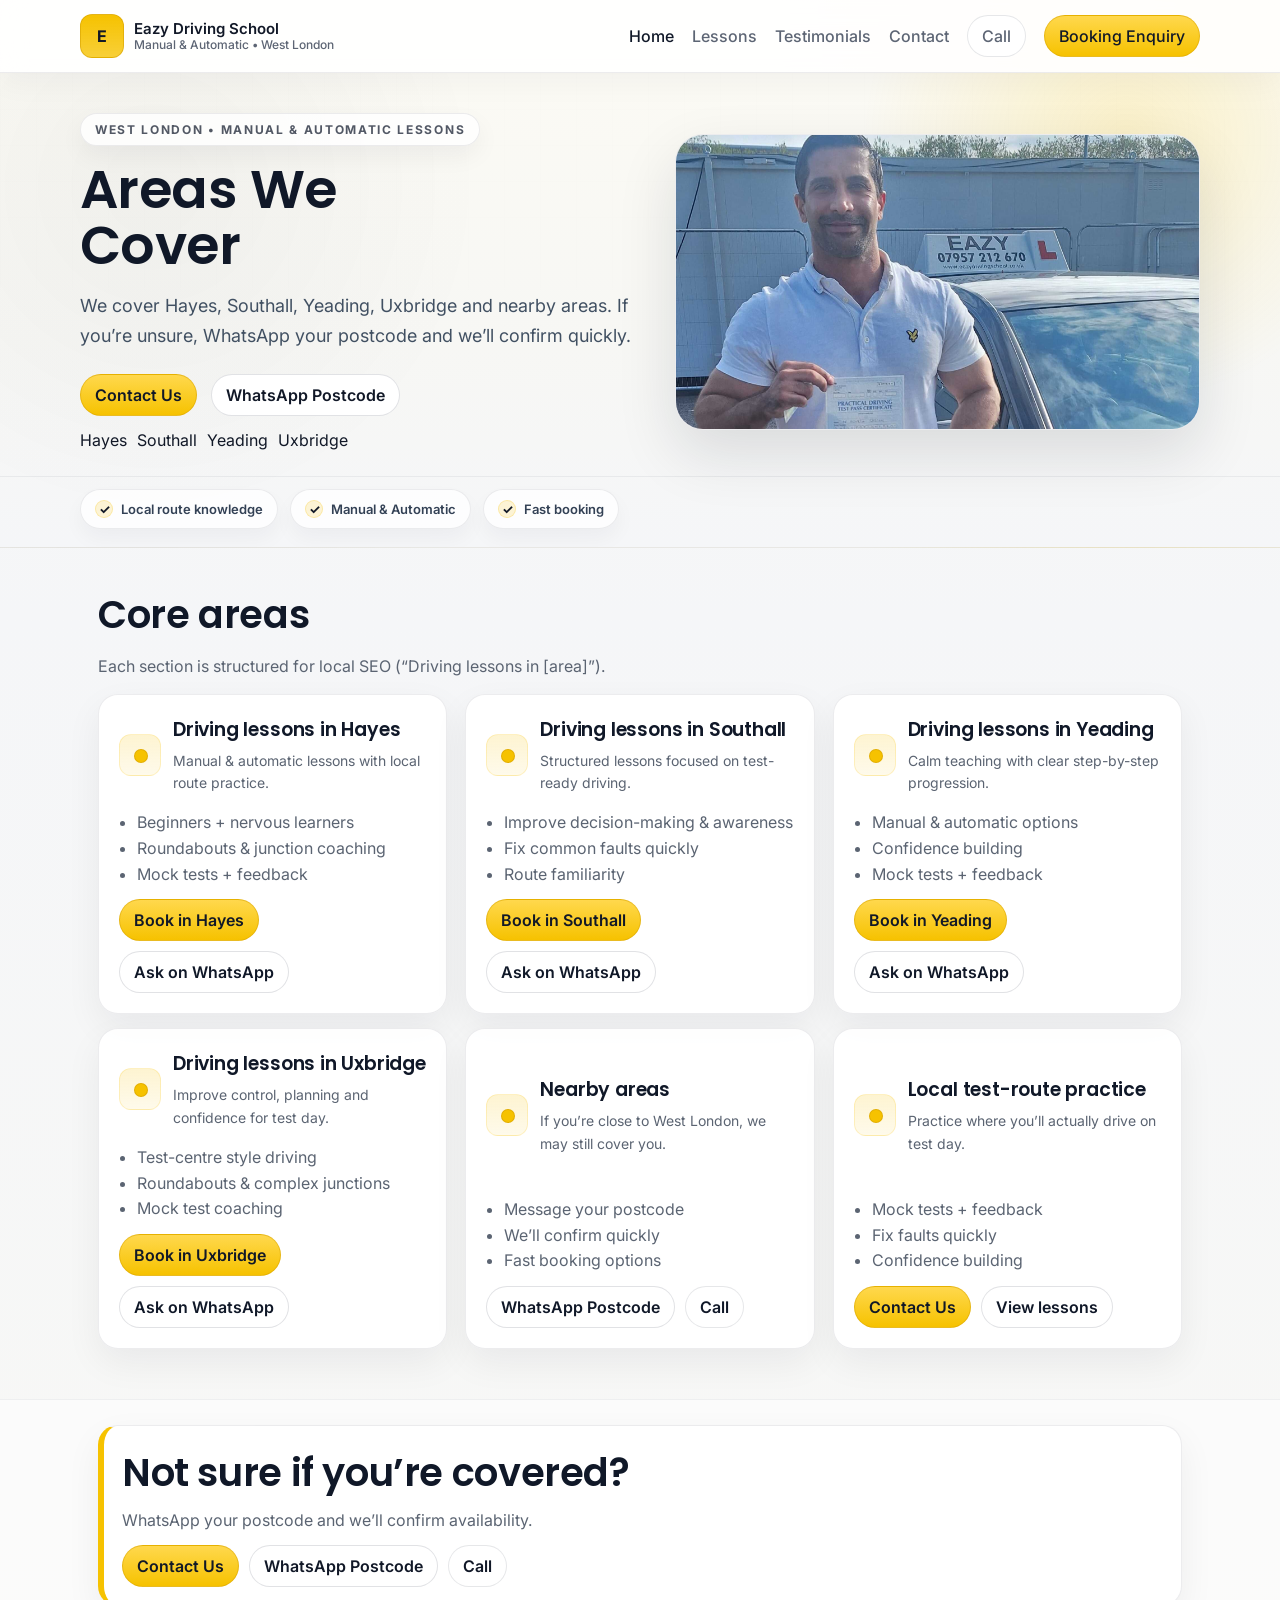
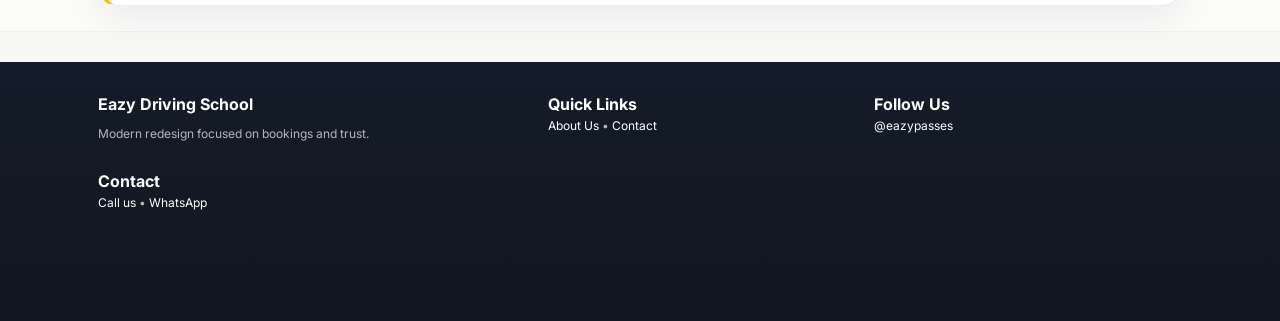
==== commit d51a396c: "Intro animation updated" ====
--- a/areas.html
+++ b/areas.html
@@ -9,12 +9,6 @@
 </head>
 <body>
 
-<div class="introLoader" id="introLoader">
-  <div class="introContent">
-    <div class="introText">EAZY</div>
-    <div class="introTagline">Learn with confidence. Drive with EAZY.</div>
-  </div>
-</div>
 
 <!-- ================= NAVBAR ================= -->
 <div class="topbar">
--- a/assets/styles.css
+++ b/assets/styles.css
@@ -1757,15 +1757,19 @@
   margin-top: auto !important;
   align-self: flex-start;
 }
+/* ===== EAZY Intro Animation ===== */
 
 .introLoader {
   position: fixed;
   inset: 0;
-  background: #101828;
+  background:
+    radial-gradient(circle at center, rgba(246,194,0,.15), transparent 35%),
+    linear-gradient(180deg, #101828 0%, #0b1220 100%);
   display: grid;
   place-items: center;
   z-index: 999999;
-  transition: opacity 0.7s ease, visibility 0.7s ease;
+  overflow: hidden;
+  transition: opacity .7s ease, visibility .7s ease;
 }
 
 .introLoader.hide {
@@ -1773,45 +1777,170 @@
   visibility: hidden;
 }
 
-.introContent {
+.introInner {
+  position: relative;
+  width: min(420px, 88vw);
+  height: 320px;
+  display: grid;
+  place-items: center;
+}
+
+.lPlateWrapper{
+  position:absolute;
+  width:180px;
+  height:180px;
+}
+
+.platePiece{
+  position:absolute;
+  background:#fff;
+  border:10px solid #ef233c;
+  box-shadow:0 28px 80px rgba(0,0,0,.35);
+}
+
+.p1{
+  top:0;
+  left:0;
+  width:90px;
+  height:90px;
+  border-right:none;
+  border-bottom:none;
+  border-radius:18px 0 0 0;
+  animation: shard1 .9s forwards 1.1s;
+}
+
+.p2{
+  top:0;
+  right:0;
+  width:90px;
+  height:90px;
+  border-left:none;
+  border-bottom:none;
+  border-radius:0 18px 0 0;
+  animation: shard2 .9s forwards 1.1s;
+}
+
+.p3{
+  bottom:0;
+  left:0;
+  width:90px;
+  height:90px;
+  border-right:none;
+  border-top:none;
+  border-radius:0 0 0 18px;
+  animation: shard3 .9s forwards 1.1s;
+}
+
+.p4{
+  bottom:0;
+  right:0;
+  width:90px;
+  height:90px;
+  border-left:none;
+  border-top:none;
+  border-radius:0 0 18px 0;
+  animation: shard4 .9s forwards 1.1s;
+}
+
+.plateLetter{
+  position:absolute;
+  inset:0;
+  display:grid;
+  place-items:center;
+  font-family:'Poppins',sans-serif;
+  font-size:112px;
+  font-weight:800;
+  color:#111827;
+  animation: letterBreak .8s forwards 1.05s;
+}
+
+.introReveal {
+  opacity: 0;
+  transform: scale(.92) translateY(16px);
   text-align: center;
-}
-
-.introText {
+  animation: revealEazy .7s ease forwards 1.65s;
+}
+
+.introLogo {
   font-family: 'Poppins', sans-serif;
-  font-size: clamp(54px, 10vw, 120px);
-  font-weight: 700;
-  letter-spacing: 0.18em;
+  font-size: clamp(58px, 12vw, 128px);
+  font-weight: 800;
+  letter-spacing: .18em;
   color: var(--yellow);
-  overflow: hidden;
-  white-space: nowrap;
-  border-right: 4px solid var(--yellow);
-  width: 0;
-  animation: typeEazy 1.1s steps(4) forwards, blinkCursor 0.7s step-end infinite;
+  text-shadow: 0 18px 45px rgba(0,0,0,.35);
 }
 
 .introTagline {
-  margin-top: 16px;
+  margin-top: 10px;
   color: rgba(255,255,255,.82);
   font-weight: 700;
-  opacity: 0;
-  transform: translateY(10px);
-  animation: introTaglineIn 0.6s ease forwards;
-  animation-delay: 1.15s;
-}
-
-@keyframes typeEazy {
-  from { width: 0; }
-  to { width: 4.9em; }
-}
-
-@keyframes blinkCursor {
-  50% { border-color: transparent; }
-}
-
-@keyframes introTaglineIn {
+  letter-spacing: .02em;
+}
+
+@keyframes shard1{
+  to{
+    transform:translate(-180px,-160px) rotate(-35deg);
+    opacity:0;
+  }
+}
+
+@keyframes shard2{
+  to{
+    transform:translate(180px,-150px) rotate(30deg);
+    opacity:0;
+  }
+}
+
+@keyframes shard3{
+  to{
+    transform:translate(-170px,170px) rotate(-25deg);
+    opacity:0;
+  }
+}
+
+@keyframes shard4{
+  to{
+    transform:translate(190px,180px) rotate(40deg);
+    opacity:0;
+  }
+}
+
+@keyframes letterBreak{
+  to{
+    opacity:0;
+    transform:scale(.4);
+  }
+}
+
+@keyframes revealEazy {
   to {
     opacity: 1;
-    transform: translateY(0);
+    transform: scale(1) translateY(0);
+  }
+}
+
+@media (max-width:520px){
+
+  .lPlateWrapper{
+    width:145px;
+    height:145px;
+  }
+
+  .p1,.p2,.p3,.p4{
+    width:72.5px;
+    height:72.5px;
+    border-width:8px;
+  }
+
+  .plateLetter{
+    font-size:92px;
+  }
+
+  .introLogo{
+    letter-spacing:.12em;
+  }
+
+  .introTagline{
+    font-size:14px;
   }
 }
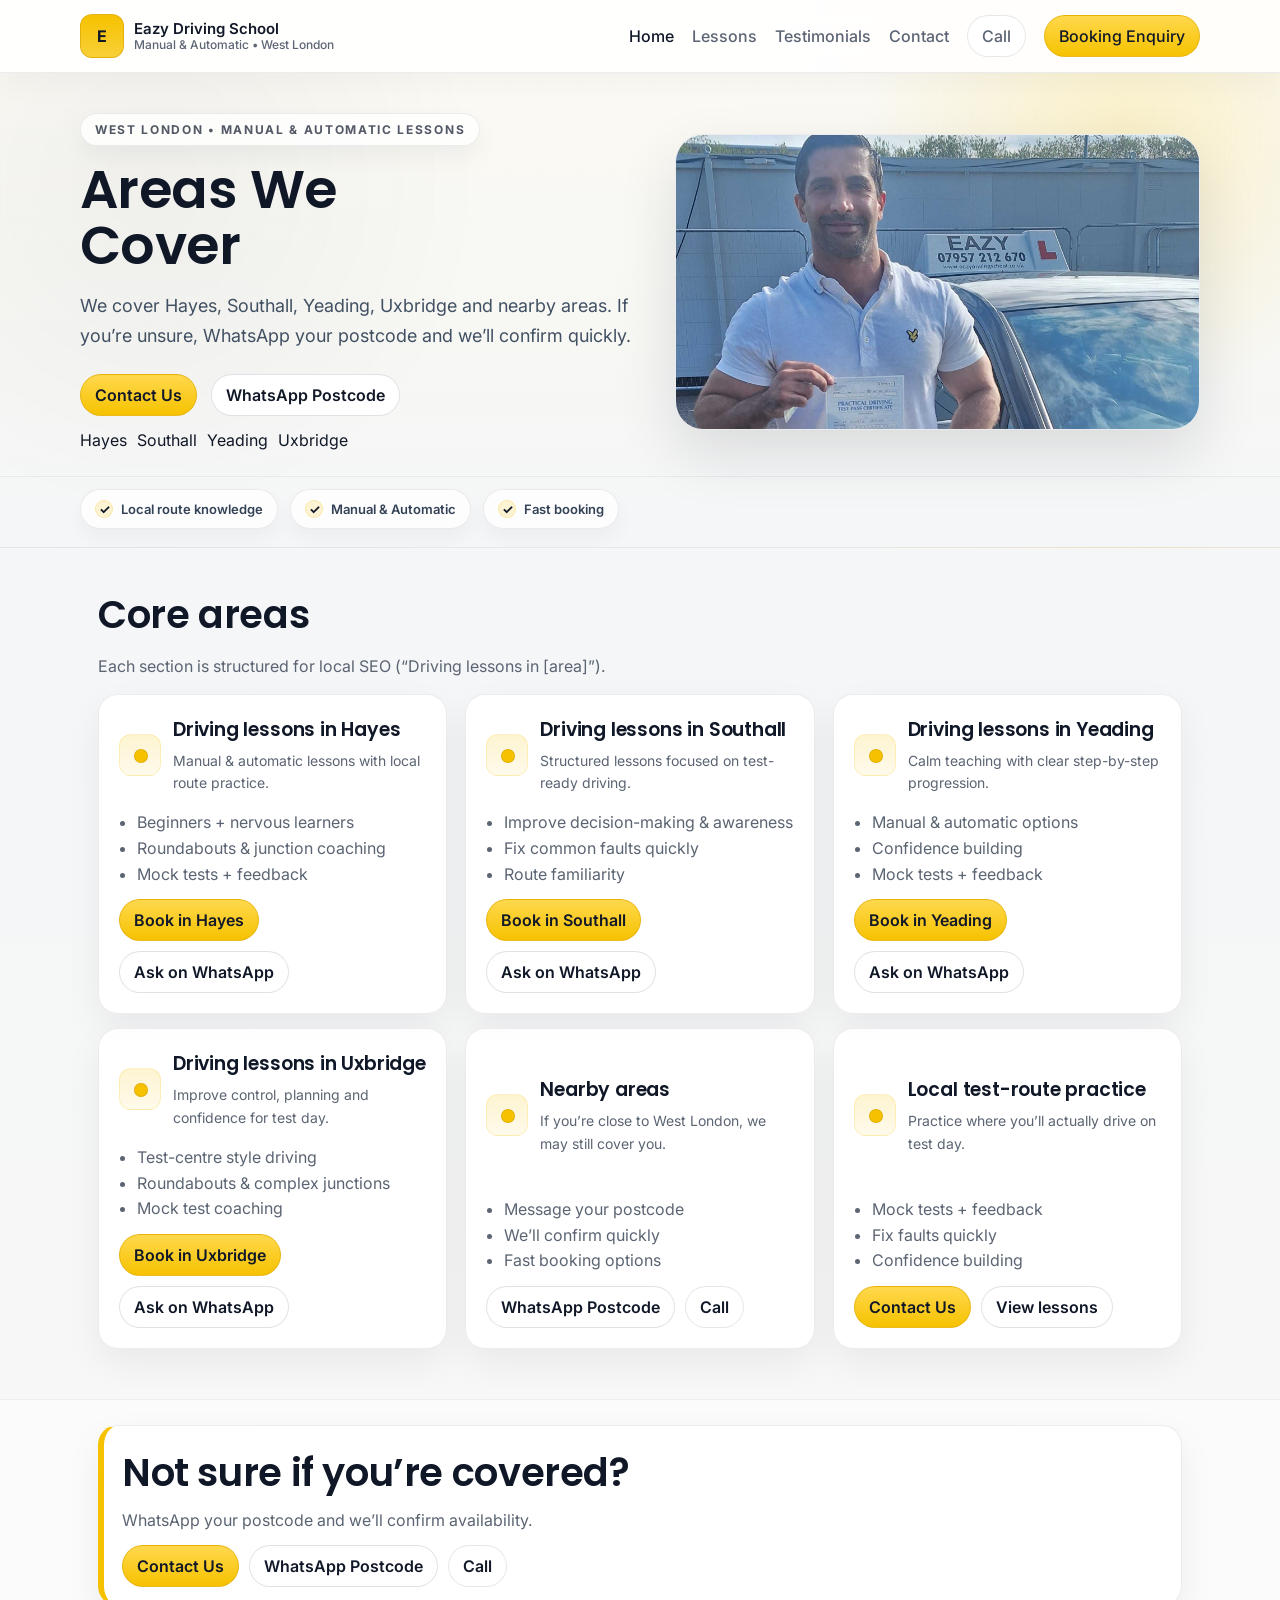
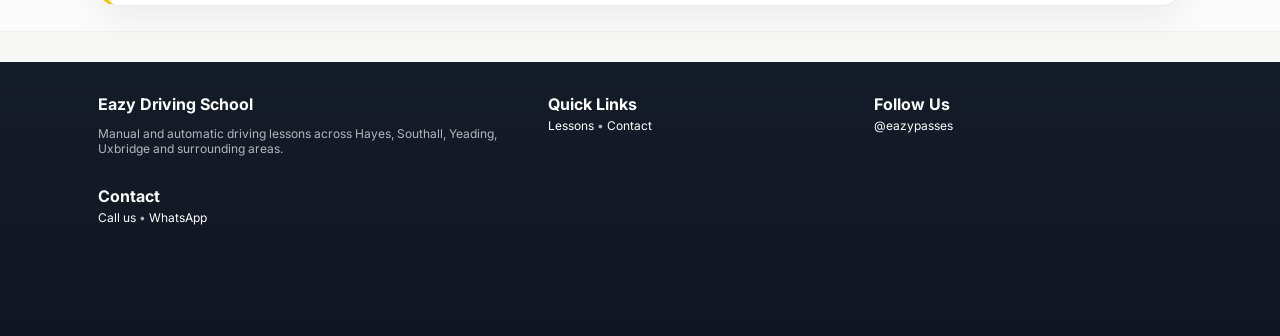
==== commit ea3a7ccf: "Tweaked intro loader animation" ====
--- a/areas.html
+++ b/areas.html
@@ -13,7 +13,7 @@
 <!-- ================= NAVBAR ================= -->
 <div class="topbar">
   <div class="container nav">
-    <a class="brand" href="index.html">
+    <a class="brand" href="index.html?nav=true">
       <div class="logoBox">E</div>
       <div class="brandTitle">
         Eazy Driving School
@@ -23,7 +23,7 @@
 
     <!-- Desktop links -->
     <div class="links">
-      <a href="index.html" style="color: var(--text)">Home</a>
+      <a href="index.html?nav=true" style="color: var(--text)">Home</a>
       <a href="lessons.html">Lessons</a>
       <a href="testimonials.html">Testimonials</a>
       <a href="contact.html">Contact</a>
@@ -58,8 +58,8 @@
       </div>
 
       <nav class="mobileMenuLinks" aria-label="Mobile navigation">
-        <a href="index.html">Home</a>
-        <a href="lessons.html">About Us</a>
+        <a href="index.html?nav=true">Home</a>
+        <a href="lessons.html">Lessons</a>
         <a href="testimonials.html">Testimonials</a>
         <a href="contact.html">Contact</a>
         <a href="areas.html" style="color: var(--text)">Areas</a>
@@ -260,12 +260,14 @@
   <div class="container footerGrid">
     <div>
       <strong>Eazy Driving School</strong>
-      <p class="note">Modern redesign focused on bookings and trust.</p>
+      <p class="note">
+        Manual and automatic driving lessons across Hayes, Southall, Yeading, Uxbridge and surrounding areas.
+      </p>
     </div>
     <div>
       <strong>Quick Links</strong><br />
       <span class="note">
-        <a href="lessons.html">About Us</a> •
+        <a href="lessons.html">Lessons</a> •
         <a href="contact.html">Contact</a>
       </span>
     </div>
--- a/assets/styles.css
+++ b/assets/styles.css
@@ -1757,6 +1757,7 @@
   margin-top: auto !important;
   align-self: flex-start;
 }
+
 /* ===== EAZY Intro Animation ===== */
 
 .introLoader {
@@ -1791,11 +1792,13 @@
   height:180px;
 }
 
+/* plate pieces create the white square */
 .platePiece{
   position:absolute;
-  background:#fff;
-  border:10px solid #ef233c;
-  box-shadow:0 28px 80px rgba(0,0,0,.35);
+  background:linear-gradient(145deg, #ffffff 0%, #f3f4f6 100%);
+  box-shadow:
+    inset 0 0 0 2px rgba(15,23,42,.08),
+    0 16px 35px rgba(0,0,0,.32);
 }
 
 .p1{
@@ -1803,9 +1806,6 @@
   left:0;
   width:90px;
   height:90px;
-  border-right:none;
-  border-bottom:none;
-  border-radius:18px 0 0 0;
   animation: shard1 .9s forwards 1.1s;
 }
 
@@ -1814,9 +1814,6 @@
   right:0;
   width:90px;
   height:90px;
-  border-left:none;
-  border-bottom:none;
-  border-radius:0 18px 0 0;
   animation: shard2 .9s forwards 1.1s;
 }
 
@@ -1825,9 +1822,6 @@
   left:0;
   width:90px;
   height:90px;
-  border-right:none;
-  border-top:none;
-  border-radius:0 0 0 18px;
   animation: shard3 .9s forwards 1.1s;
 }
 
@@ -1836,9 +1830,6 @@
   right:0;
   width:90px;
   height:90px;
-  border-left:none;
-  border-top:none;
-  border-radius:0 0 18px 0;
   animation: shard4 .9s forwards 1.1s;
 }
 
@@ -1848,10 +1839,15 @@
   display:grid;
   place-items:center;
   font-family:'Poppins',sans-serif;
-  font-size:112px;
-  font-weight:800;
-  color:#111827;
+  font-size:145px;
+  font-weight:900;
+  line-height:1;
+  color:#dc2626;
+  text-shadow:
+    0 3px 0 rgba(120,0,0,.18),
+    0 8px 18px rgba(220,38,38,.28);
   animation: letterBreak .8s forwards 1.05s;
+  z-index:5;
 }
 
 .introReveal {
@@ -1879,28 +1875,28 @@
 
 @keyframes shard1{
   to{
-    transform:translate(-180px,-160px) rotate(-35deg);
+    transform:translate(-220px,-190px) rotate(-35deg);
     opacity:0;
   }
 }
 
 @keyframes shard2{
   to{
-    transform:translate(180px,-150px) rotate(30deg);
+    transform:translate(220px,-180px) rotate(30deg);
     opacity:0;
   }
 }
 
 @keyframes shard3{
   to{
-    transform:translate(-170px,170px) rotate(-25deg);
+    transform:translate(-210px,210px) rotate(-25deg);
     opacity:0;
   }
 }
 
 @keyframes shard4{
   to{
-    transform:translate(190px,180px) rotate(40deg);
+    transform:translate(230px,220px) rotate(40deg);
     opacity:0;
   }
 }
@@ -1929,11 +1925,10 @@
   .p1,.p2,.p3,.p4{
     width:72.5px;
     height:72.5px;
-    border-width:8px;
   }
 
   .plateLetter{
-    font-size:92px;
+    font-size:116px;
   }
 
   .introLogo{
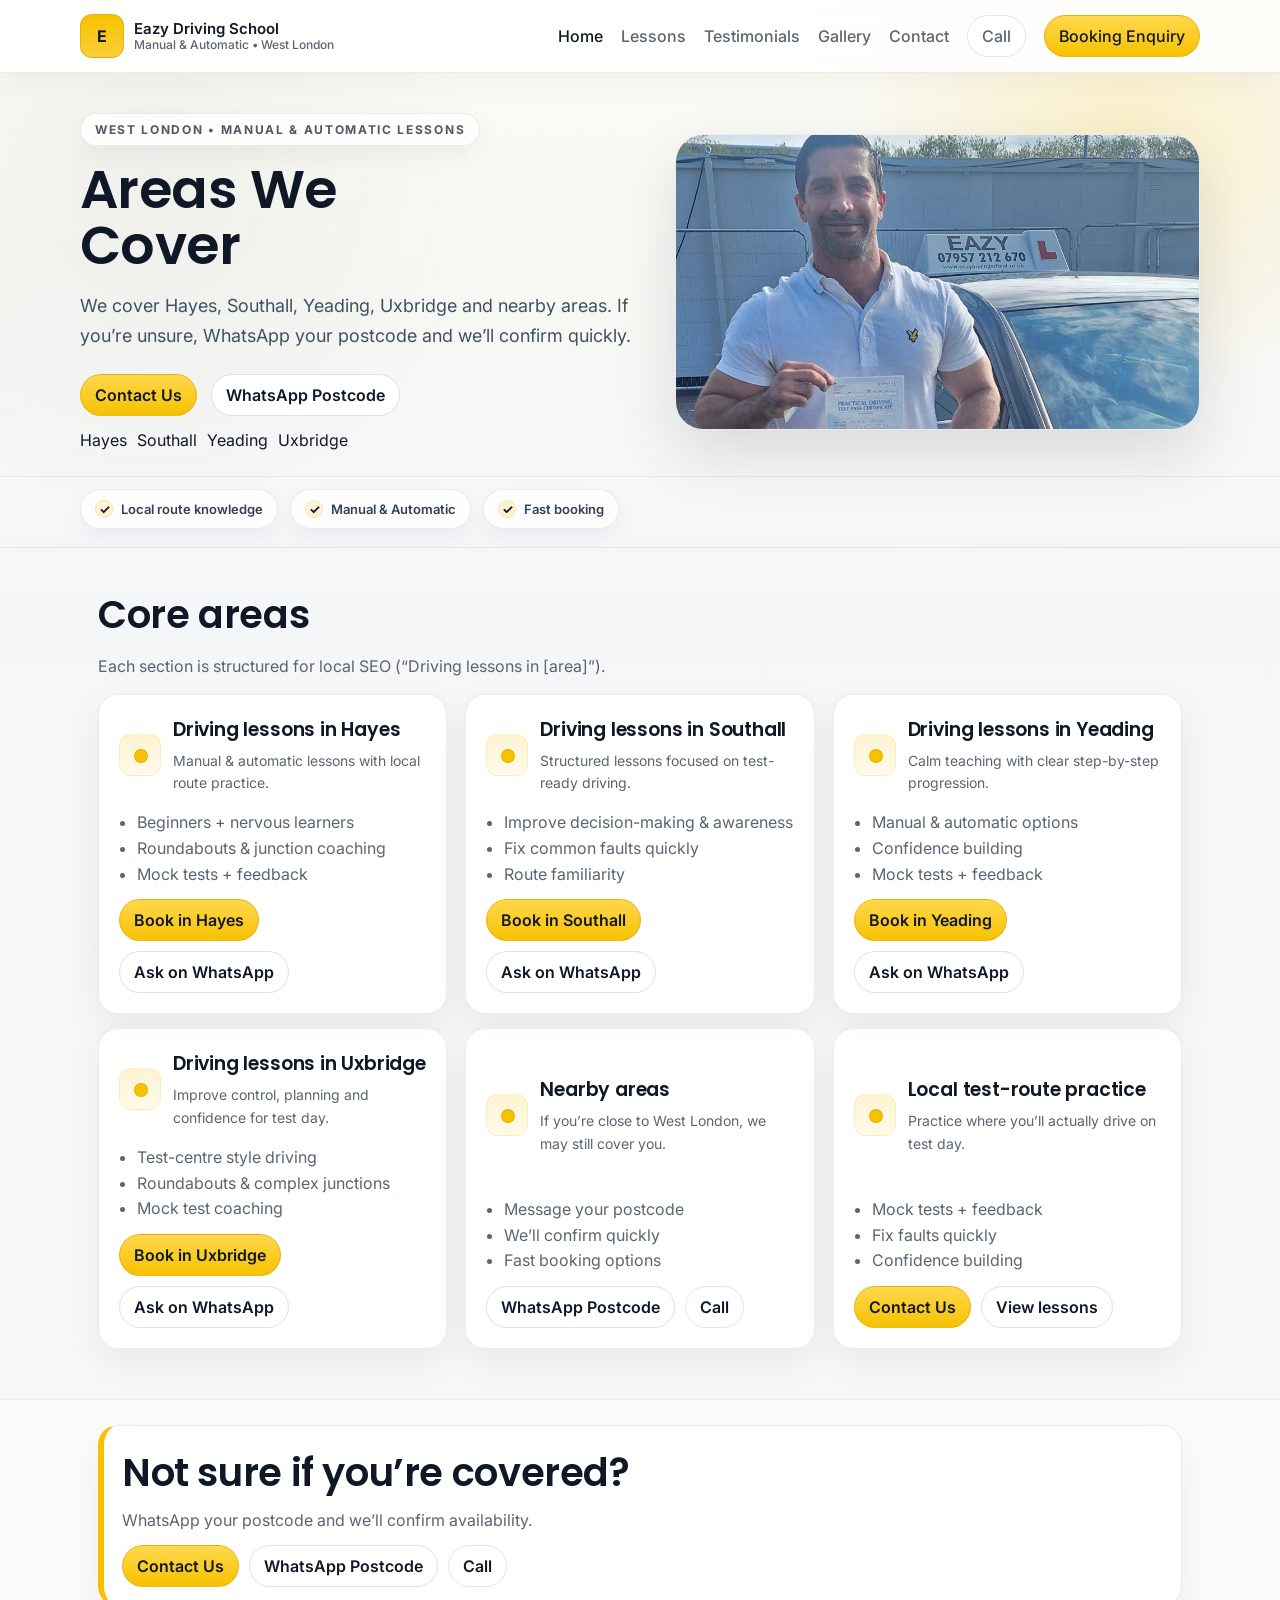
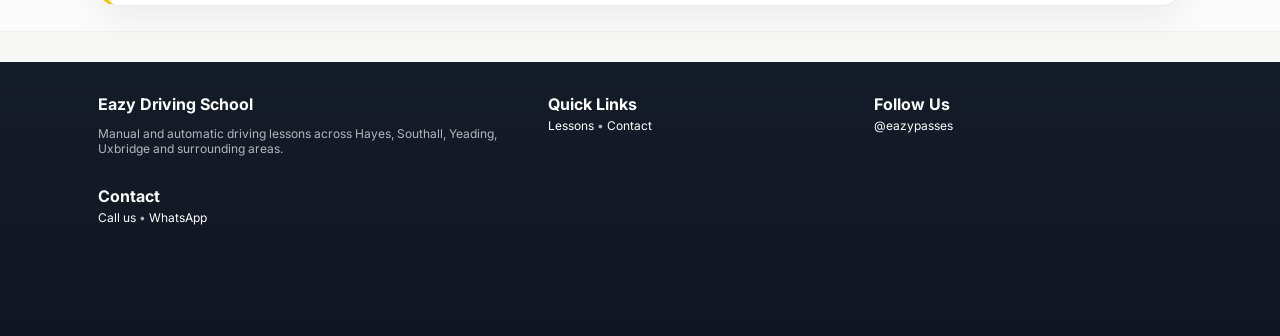
==== commit 68a120d3: "Added gallery page" ====
--- a/areas.html
+++ b/areas.html
@@ -26,6 +26,7 @@
       <a href="index.html?nav=true" style="color: var(--text)">Home</a>
       <a href="lessons.html">Lessons</a>
       <a href="testimonials.html">Testimonials</a>
+      <a href="gallery.html">Gallery</a>
       <a href="contact.html">Contact</a>
       <a class="btn" data-call>Call</a>
       <a class="btn primary" data-book>Booking Enquiry</a>
@@ -61,6 +62,7 @@
         <a href="index.html?nav=true">Home</a>
         <a href="lessons.html">Lessons</a>
         <a href="testimonials.html">Testimonials</a>
+        <a href="gallery.html">Gallery</a>
         <a href="contact.html">Contact</a>
         <a href="areas.html" style="color: var(--text)">Areas</a>
       </nav>
--- a/assets/styles.css
+++ b/assets/styles.css
@@ -1938,4 +1938,88 @@
   .introTagline{
     font-size:14px;
   }
-}+}
+
+/* ===== Gallery Page ===== */
+
+.galleryGrid{
+  display:grid;
+  grid-template-columns:repeat(3, 1fr);
+  gap:18px;
+  margin-top:18px;
+}
+
+.galleryGrid a{
+  display:block;
+  border-radius:20px;
+  overflow:hidden;
+  background:#fff;
+  border:1px solid rgba(15,23,42,.08);
+  box-shadow:0 14px 36px rgba(15,23,42,.06);
+  transition:transform .18s ease, box-shadow .18s ease;
+}
+
+.galleryGrid a:hover{
+  transform:translateY(-4px);
+  box-shadow:0 22px 48px rgba(15,23,42,.12);
+}
+
+.galleryGrid img{
+  width:100%;
+  height:280px;
+  object-fit:contain;
+  object-position:center;
+  display:block;
+  background:#f1f5f9;
+  padding:6px;
+}
+
+@media (max-width:980px){
+  .galleryGrid{
+    grid-template-columns:repeat(2,1fr);
+  }
+
+  .galleryGrid img{
+    height:240px;
+  }
+}
+
+@media (max-width:560px){
+  .galleryGrid{
+    grid-template-columns:1fr;
+  }
+
+  .galleryGrid img{
+    height:260px;
+    object-fit:contain;
+  }
+}
+
+/* Gallery Lightbox */
+
+.galleryLightbox{
+  position:fixed;
+  inset:0;
+  background:rgba(0,0,0,.92);
+  display:flex;
+  justify-content:center;
+  align-items:center;
+  opacity:0;
+  visibility:hidden;
+  transition:.25s ease;
+  z-index:99999;
+  padding:30px;
+}
+
+.galleryLightbox.active{
+  opacity:1;
+  visibility:visible;
+}
+
+.galleryLightbox img{
+  max-width:90vw;
+  max-height:90vh;
+  border-radius:16px;
+  box-shadow:0 30px 80px rgba(0,0,0,.5);
+}
+
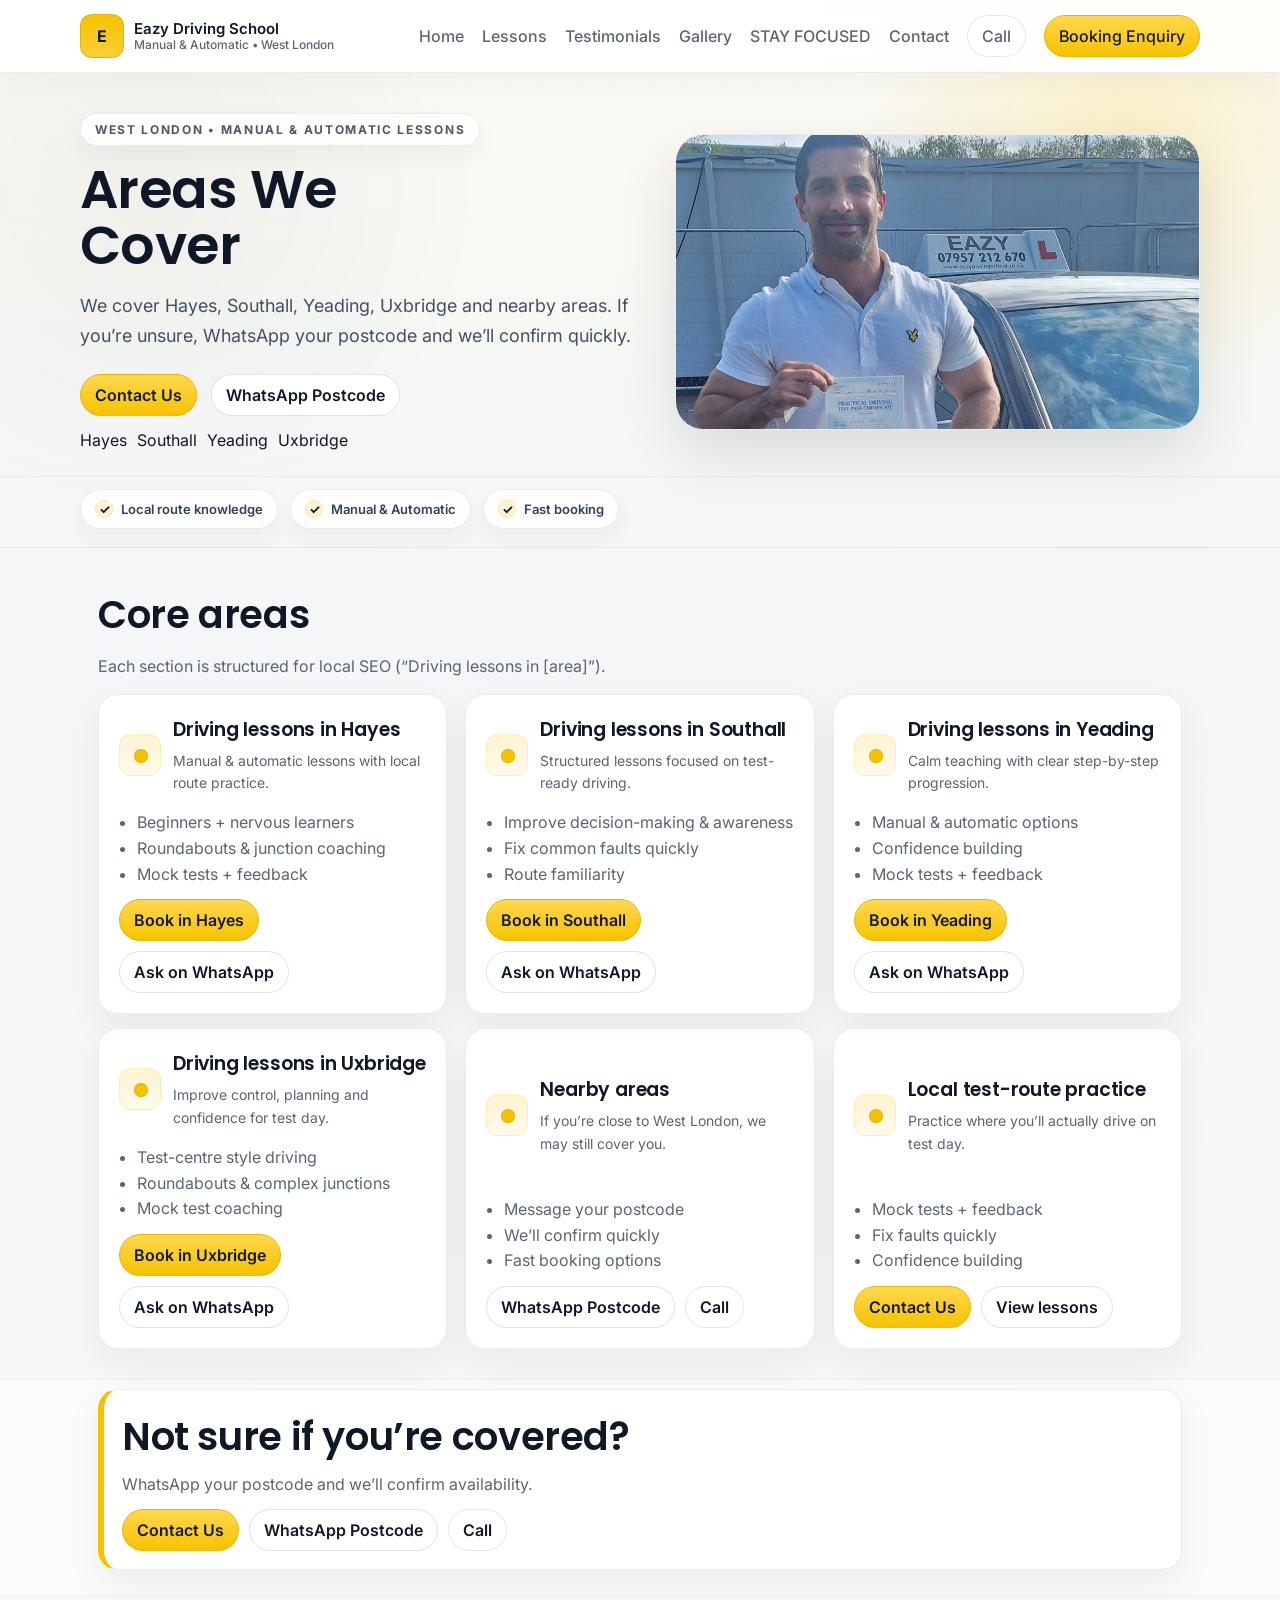
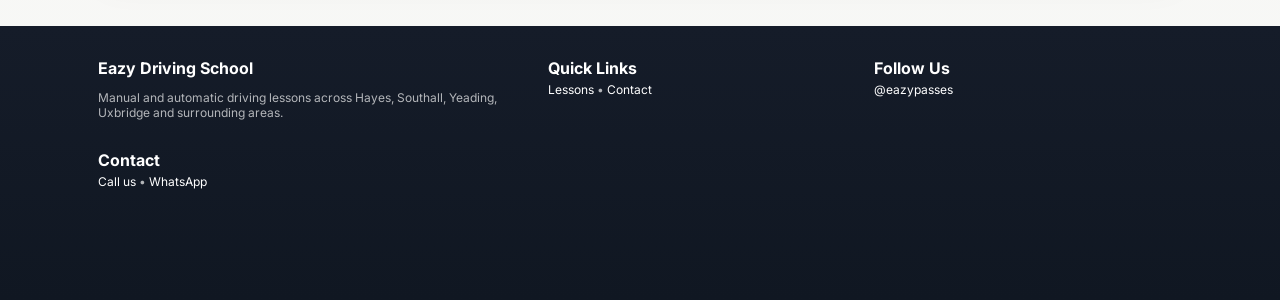
==== commit 57309278: "Update testimonial test centre references" ====
--- a/areas.html
+++ b/areas.html
@@ -23,10 +23,11 @@
 
     <!-- Desktop links -->
     <div class="links">
-      <a href="index.html?nav=true" style="color: var(--text)">Home</a>
+      <a href="index.html?nav=true">Home</a>
       <a href="lessons.html">Lessons</a>
       <a href="testimonials.html">Testimonials</a>
       <a href="gallery.html">Gallery</a>
+      <a href="pass-page.html">STAY FOCUSED</a>
       <a href="contact.html">Contact</a>
       <a class="btn" data-call>Call</a>
       <a class="btn primary" data-book>Booking Enquiry</a>
@@ -63,8 +64,8 @@
         <a href="lessons.html">Lessons</a>
         <a href="testimonials.html">Testimonials</a>
         <a href="gallery.html">Gallery</a>
+        <a href="pass-page.html">STAY FOCUSED</a>
         <a href="contact.html">Contact</a>
-        <a href="areas.html" style="color: var(--text)">Areas</a>
       </nav>
     </div>
   </div>
--- a/assets/styles.css
+++ b/assets/styles.css
@@ -915,9 +915,6 @@
   align-items: stretch;
 }
 
-.section .card{
-  height: 100%;
-}
 
 .tileButtons{
   display:flex;
@@ -2023,3 +2020,141 @@
   box-shadow:0 30px 80px rgba(0,0,0,.5);
 }
 
+/* ===== Mobile menu compatibility fix ===== */
+
+@media (max-width: 900px){
+  .topbar{
+    z-index: 99999 !important;
+    overflow: visible !important;
+  }
+
+  .mobileMenu{
+    position: fixed !important;
+    top: 0 !important;
+    left: 0 !important;
+    right: 0 !important;
+    bottom: 0 !important;
+    width: 100vw !important;
+    height: 100vh !important;
+    height: 100dvh !important;
+    z-index: 99998 !important;
+    background: rgba(244,246,251,.96) !important;
+    backdrop-filter: none !important;
+    -webkit-backdrop-filter: none !important;
+    overflow-y: auto !important;
+  }
+
+  .mobileMenu.open{
+    opacity: 1 !important;
+    visibility: visible !important;
+    pointer-events: auto !important;
+  }
+
+  .mobileMenuInner{
+    padding-top: 96px !important;
+  }
+
+  .mobileMenuLinks{
+    display: block !important;
+    opacity: 1 !important;
+    visibility: visible !important;
+    background: #fff !important;
+    position: relative !important;
+    z-index: 99999 !important;
+  }
+
+  .menuBtn{
+    position: relative !important;
+    z-index: 100000 !important;
+    touch-action: manipulation;
+  }
+}
+
+/* ===== Pass Plus Video Page ===== */
+
+.videoGrid{
+  display:grid;
+  grid-template-columns:repeat(2, 1fr);
+  gap:18px;
+  margin-top:18px;
+}
+
+.videoCard{
+  padding:14px;
+}
+
+.videoCard video{
+  width:100%;
+  border-radius:16px;
+  background:#000;
+  display:block;
+}
+
+.videoCard h3{
+  margin:12px 0 0;
+  font-size:18px;
+}
+
+@media (max-width:760px){
+  .videoGrid{
+    grid-template-columns:1fr;
+  }
+}
+
+/* ===== Stay Focused / Pass Plus layout fix ===== */
+
+.passComingCard{
+  height:auto !important;
+  min-height:0 !important;
+  padding:40px 32px !important;
+}
+
+body > .section:first-of-type{
+  min-height:0 !important;
+  display:block !important;
+  padding-bottom:18px !important;
+}
+
+.passComingCard .passComingActions{
+  margin-top:22px;
+}
+
+body > .section:nth-of-type(2){
+  padding-top:22px !important;
+}
+
+.videoCard{
+  height:auto !important;
+}
+
+@media (max-width:760px){
+  .passComingCard{
+    padding:28px 20px !important;
+  }
+
+  body > .section:first-of-type{
+    padding-top:22px !important;
+    padding-bottom:12px !important;
+  }
+
+  body > .section:nth-of-type(2){
+    padding-top:16px !important;
+  }
+
+  .passComingText{
+    margin-bottom:18px;
+  }
+
+  .passComingActions{
+    margin-top:18px;
+  }
+}
+
+.videoCard{
+  height:auto !important;
+}
+
+.passComingCard{
+  min-height:0 !important;
+  padding:40px 32px !important;
+}
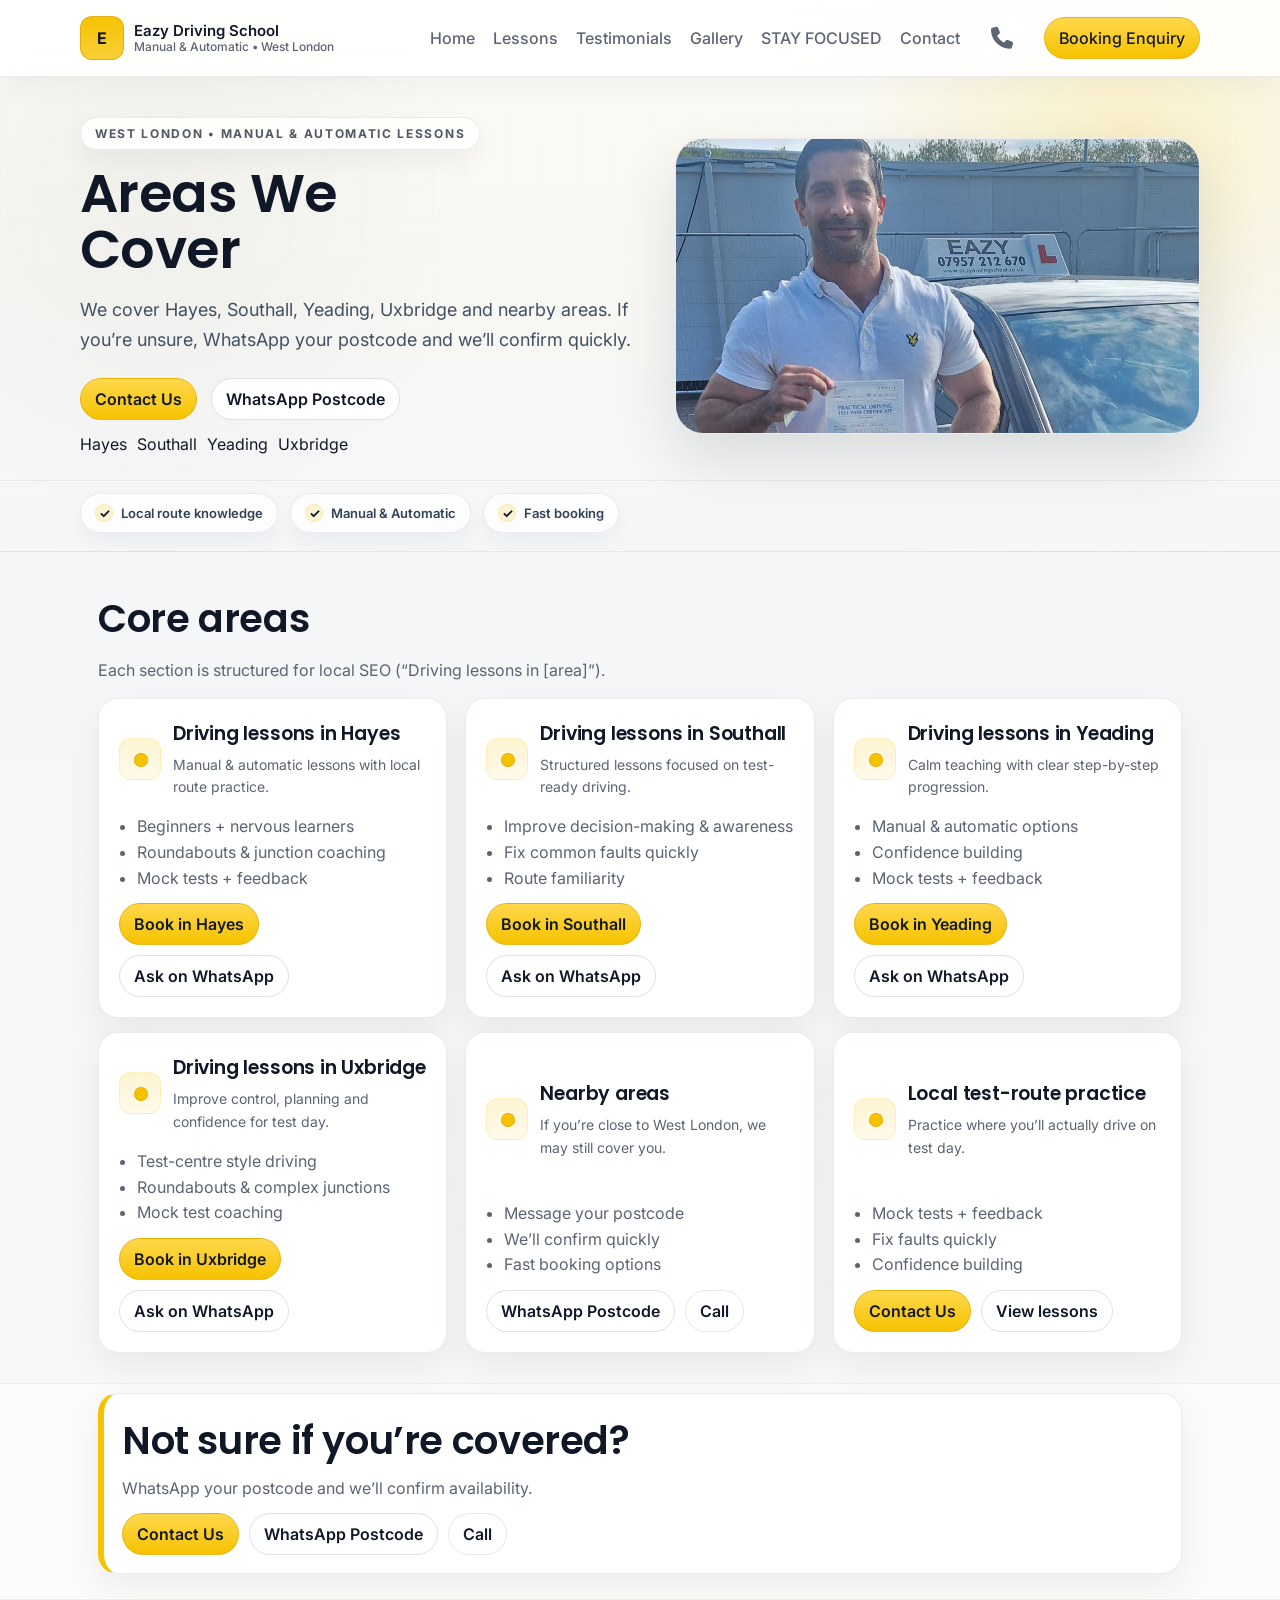
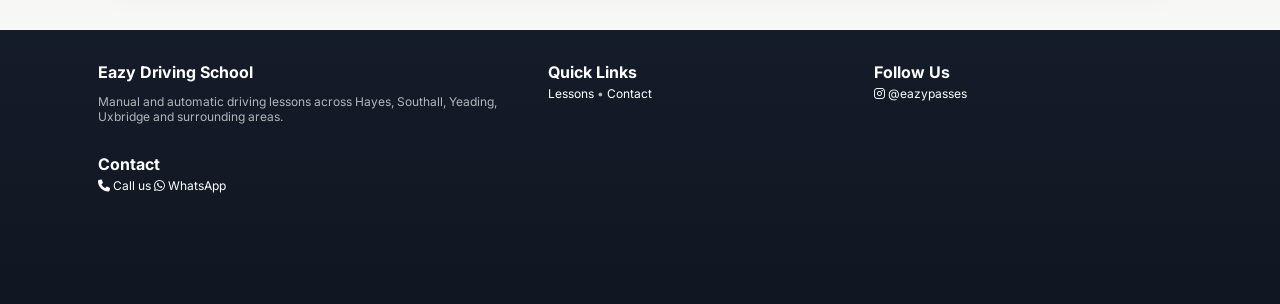
==== commit 1e7257dd: "Update navbar, footer and active navigation" ====
--- a/areas.html
+++ b/areas.html
@@ -6,6 +6,7 @@
   <title>Areas Covered | Eazy Driving School</title>
   <meta name="description" content="Driving lessons in Hayes, Southall, Yeading, Uxbridge and surrounding areas. Manual & automatic driving lessons with local test-route practice." />
   <link rel="stylesheet" href="assets/styles.css" />
+  <link rel="stylesheet" href="https://cdnjs.cloudflare.com/ajax/libs/font-awesome/6.7.2/css/all.min.css">
 </head>
 <body>
 
@@ -29,7 +30,7 @@
       <a href="gallery.html">Gallery</a>
       <a href="pass-page.html">STAY FOCUSED</a>
       <a href="contact.html">Contact</a>
-      <a class="btn" data-call>Call</a>
+      <a class="iconBtn" data-call aria-label="Call"><i class="fa-solid fa-phone"></i></a>
       <a class="btn primary" data-book>Booking Enquiry</a>
     </div>
 
@@ -278,7 +279,7 @@
       <strong>Follow Us</strong><br />
       <span class="note">
         <a href="https://www.instagram.com/eazypasses/" target="_blank" rel="noopener">
-          @eazypasses
+            <i class="fa-brands fa-instagram"></i> @eazypasses
         </a>
       </span>
     </div>
@@ -286,8 +287,12 @@
     <div>
       <strong>Contact</strong><br />
       <span class="note">
-        <a data-call>Call us</a> •
-        <a data-wa>WhatsApp</a>
+        <a data-call>
+            <i class="fa-solid fa-phone"></i> Call us
+        </a>
+        <a data-wa>
+            <i class="fa-brands fa-whatsapp"></i> WhatsApp
+        </a>
       </span>
     </div>
   </div>
--- a/assets/styles.css
+++ b/assets/styles.css
@@ -2157,4 +2157,85 @@
 .passComingCard{
   min-height:0 !important;
   padding:40px 32px !important;
+}
+
+/* Google Reviews CTA */
+
+.googleReviewsRow{
+    margin:20px 0 32px;
+}
+
+.googleReviewsRow .googleReviewBtn{
+    width:100%;
+    justify-content:center;
+    font-size:18px;
+    font-weight:700;
+    padding:16px 24px;
+    gap:12px;
+}
+
+.googleReviewsRow .googleLogo{
+    width:24px;
+    height:24px;
+}
+
+@media (max-width:768px){
+
+    .googleReviewsRow .googleReviewBtn{
+        font-size:16px;
+        padding:15px 18px;
+    }
+
+}
+
+/* ===== Active navigation link ===== */
+
+.links a.active{
+  color:var(--navy) !important;
+  font-weight:700;
+  position:relative;
+}
+
+.links a.active::after{
+  content:"";
+  position:absolute;
+  left:0;
+  right:0;
+  bottom:-10px;
+  height:3px;
+  border-radius:999px;
+  background:var(--yellow);
+}
+
+.mobileMenuLinks a.active{
+  background:rgba(246,194,0,.16);
+  color:var(--navy) !important;
+  font-weight:800;
+  border-left:5px solid var(--yellow);
+  padding-left:18px;
+}
+
+.mobileMenuLinks a.active::after{
+  color:var(--navy);
+}
+
+.iconBtn{
+    width:48px;
+    height:48px;
+    border:1px solid var(--line);
+    border-radius:999px;
+    display:flex;
+    align-items:center;
+    justify-content:center;
+    background:#fff;
+    font-size:22px;
+    text-decoration:none;
+    transition:.2s;
+    cursor:pointer;
+}
+
+.iconBtn:hover{
+    background:var(--yellow);
+    border-color:var(--yellow);
+    transform:translateY(-2px);
 }
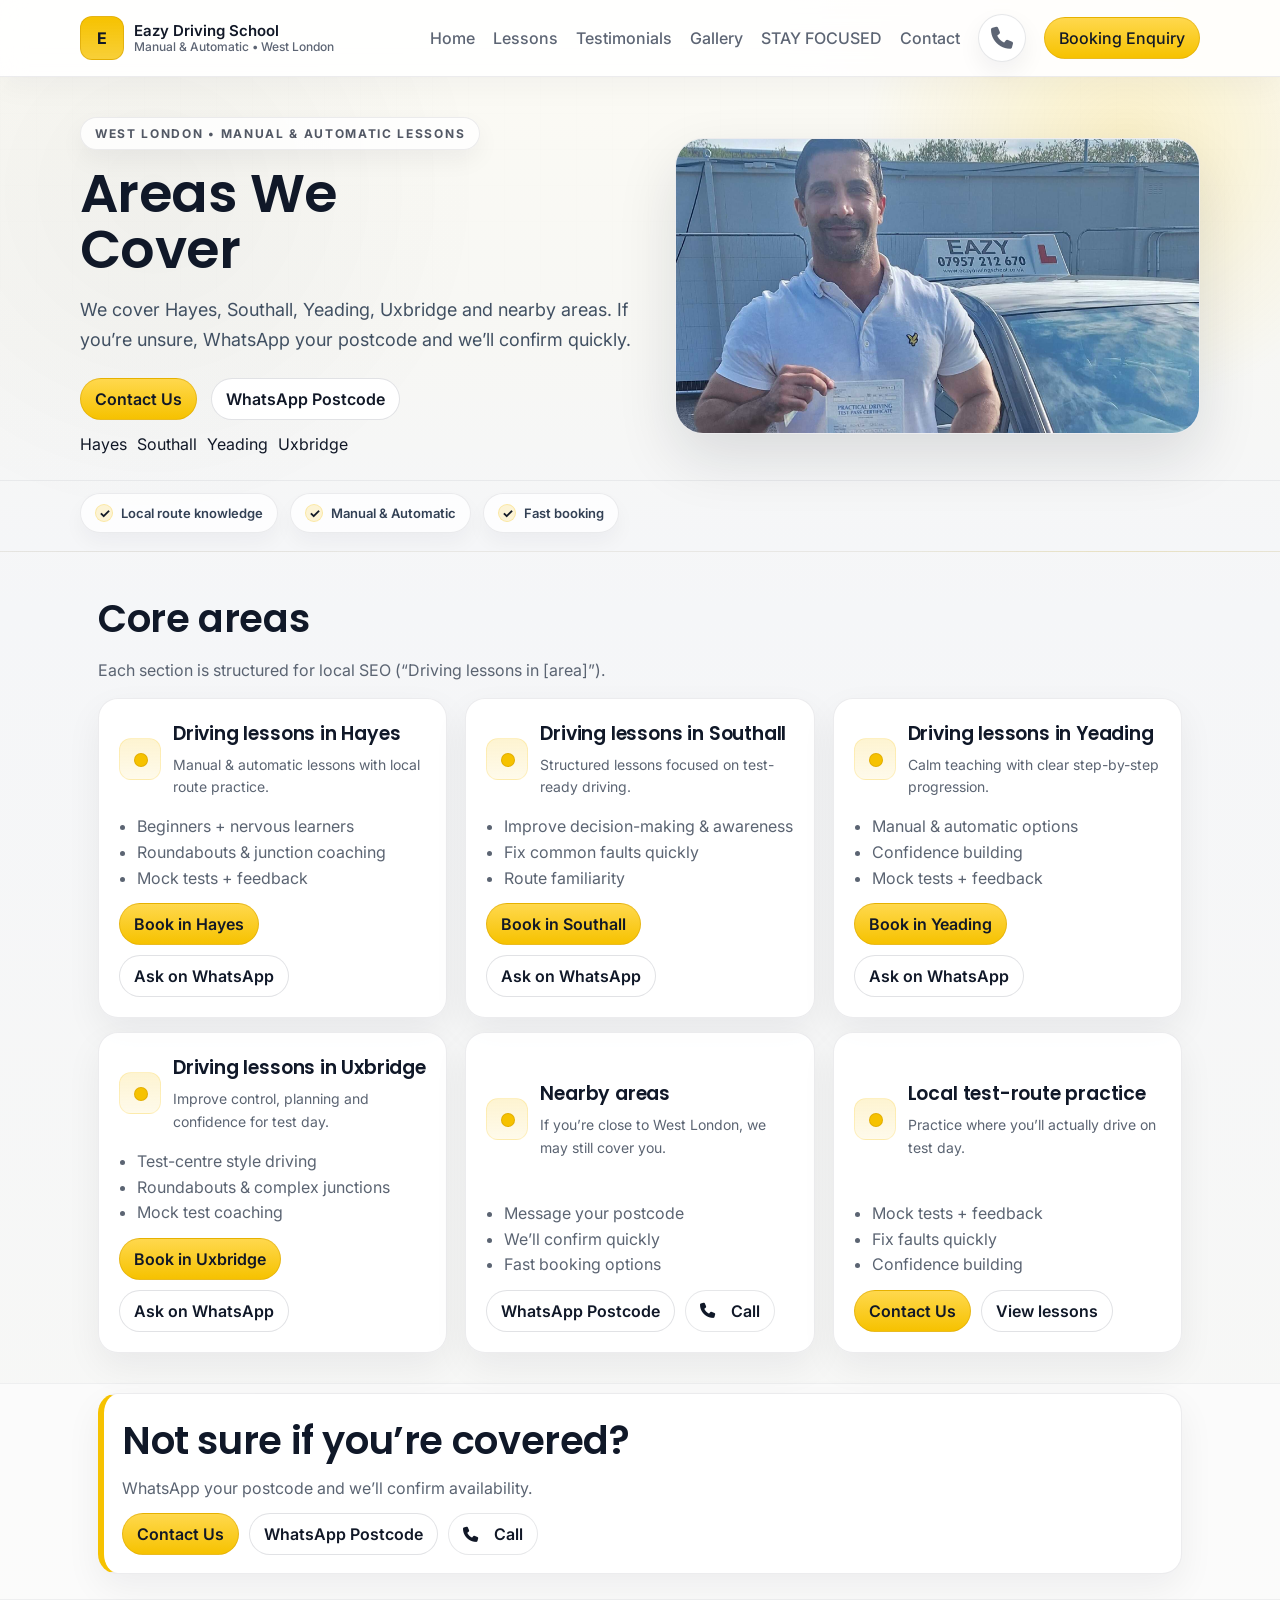
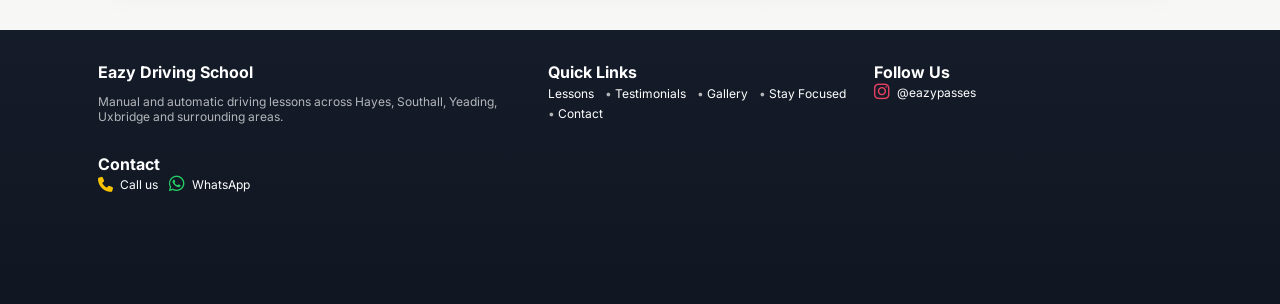
==== commit b9cb7830: "Complete website redesign and final UI polish" ====
--- a/areas.html
+++ b/areas.html
@@ -36,7 +36,7 @@
 
     <!-- Mobile actions -->
     <div class="mobileNavActions">
-      <a class="btn" data-call>Call</a>
+      <a class="btn" data-call><i class="fa-solid fa-phone"></i> Call</a>
       <a class="btn primary" data-book>Book</a>
 
       <button
@@ -216,7 +216,7 @@
         </ul>
         <div style="margin-top:12px; display:flex; gap:10px; flex-wrap:wrap">
           <a class="btn secondary" data-wa>WhatsApp Postcode</a>
-          <a class="btn" data-call>Call</a>
+          <a class="btn" data-call><i class="fa-solid fa-phone"></i> Call</a>
         </div>
       </div>
 
@@ -253,7 +253,7 @@
       <div style="display:flex; gap:10px; flex-wrap:wrap">
         <a class="btn primary" data-book>Contact Us</a>
         <a class="btn secondary" data-wa>WhatsApp Postcode</a>
-        <a class="btn" data-call>Call</a>
+        <a class="btn" data-call><i class="fa-solid fa-phone"></i> Call</a>
       </div>
     </div>
   </div>
@@ -270,8 +270,12 @@
     </div>
     <div>
       <strong>Quick Links</strong><br />
+
       <span class="note">
         <a href="lessons.html">Lessons</a> •
+        <a href="testimonials.html">Testimonials</a> •
+        <a href="gallery.html">Gallery</a> •
+        <a href="pass-page.html">Stay Focused</a> •
         <a href="contact.html">Contact</a>
       </span>
     </div>
@@ -301,8 +305,8 @@
 <!-- Mobile bottom bar -->
 <div class="mobileBar">
   <div class="mobileBarInner">
-    <a class="btn dark" data-call>Call</a>
-    <a class="btn secondary" data-wa>WhatsApp</a>
+    <a class="btn dark" data-call><i class="fa-solid fa-phone"></i> Call</a>
+    <a class="btn secondary" data-wa><i class="fa-brands fa-whatsapp"></i> WhatsApp</a>
     <a class="btn primary" data-book>Book</a>
   </div>
 </div>
--- a/assets/styles.css
+++ b/assets/styles.css
@@ -2222,7 +2222,7 @@
 .iconBtn{
     width:48px;
     height:48px;
-    border:1px solid var(--line);
+    border:1px solid rgba(15,23,42,.10);
     border-radius:999px;
     display:flex;
     align-items:center;
@@ -2230,12 +2230,113 @@
     background:#fff;
     font-size:22px;
     text-decoration:none;
-    transition:.2s;
+    transition:.25s ease;
     cursor:pointer;
+    box-shadow:0 10px 24px rgba(15,23,42,.06);
 }
 
 .iconBtn:hover{
-    background:var(--yellow);
-    border-color:var(--yellow);
     transform:translateY(-2px);
+    box-shadow:0 14px 30px rgba(15,23,42,.12);
+}
+
+/* Brand colours */
+
+.iconBtn .fa-whatsapp{
+    color:#25D366;
+}
+
+.iconBtn .fa-instagram{
+    color:#E4405F;
+}
+
+.iconBtn:hover .fa-whatsapp{
+    color:#1DA851;
+}
+
+.iconBtn:hover .fa-instagram{
+    color:#C13584;
+}
+
+.iconBtn.whatsapp:hover{
+    background:#25D366;
+    border-color:#25D366;
+}
+
+.iconBtn.whatsapp:hover i{
+    color:#fff;
+}
+
+.iconBtn.instagram:hover{
+    background:linear-gradient(45deg,#f58529,#dd2a7b,#8134af,#515bd4);
+    border:none;
+}
+
+.iconBtn.instagram:hover i{
+    color:#fff;
+}
+
+/* ===== Official social icon colours ===== */
+
+.footer .fa-instagram{
+  color:#E4405F !important;
+  font-size:18px;
+}
+
+.footer .fa-whatsapp{
+  color:#25D366 !important;
+  font-size:18px;
+}
+
+.footer .fa-phone{
+  color:#f6c200 !important;
+  font-size:15px;
+}
+
+.footer .note a{
+  display:inline-flex;
+  align-items:center;
+  gap:7px;
+  margin-right:8px;
+}
+
+/* ===== Portrait Stay Focused video ===== */
+
+.videoGrid{
+  align-items:start;
+}
+
+.portraitVideo{
+  grid-column:1 / -1;
+  width:min(420px, 100%);
+  justify-self:center;
+}
+
+.portraitVideo video{
+  width:100%;
+  height:520px;
+  object-fit:contain;
+  background:#000;
+  border-radius:16px;
+}
+
+@media (max-width:760px){
+  .portraitVideo{
+    grid-column:auto;
+    width:100%;
+  }
+
+  .portraitVideo video{
+    height:420px;
+  }
+}
+
+.btn i{
+    margin-right:8px;
+    font-size:.95rem;
+    vertical-align:middle;
+}
+
+.btn.secondary .fa-whatsapp{
+    color:#25D366;
 }
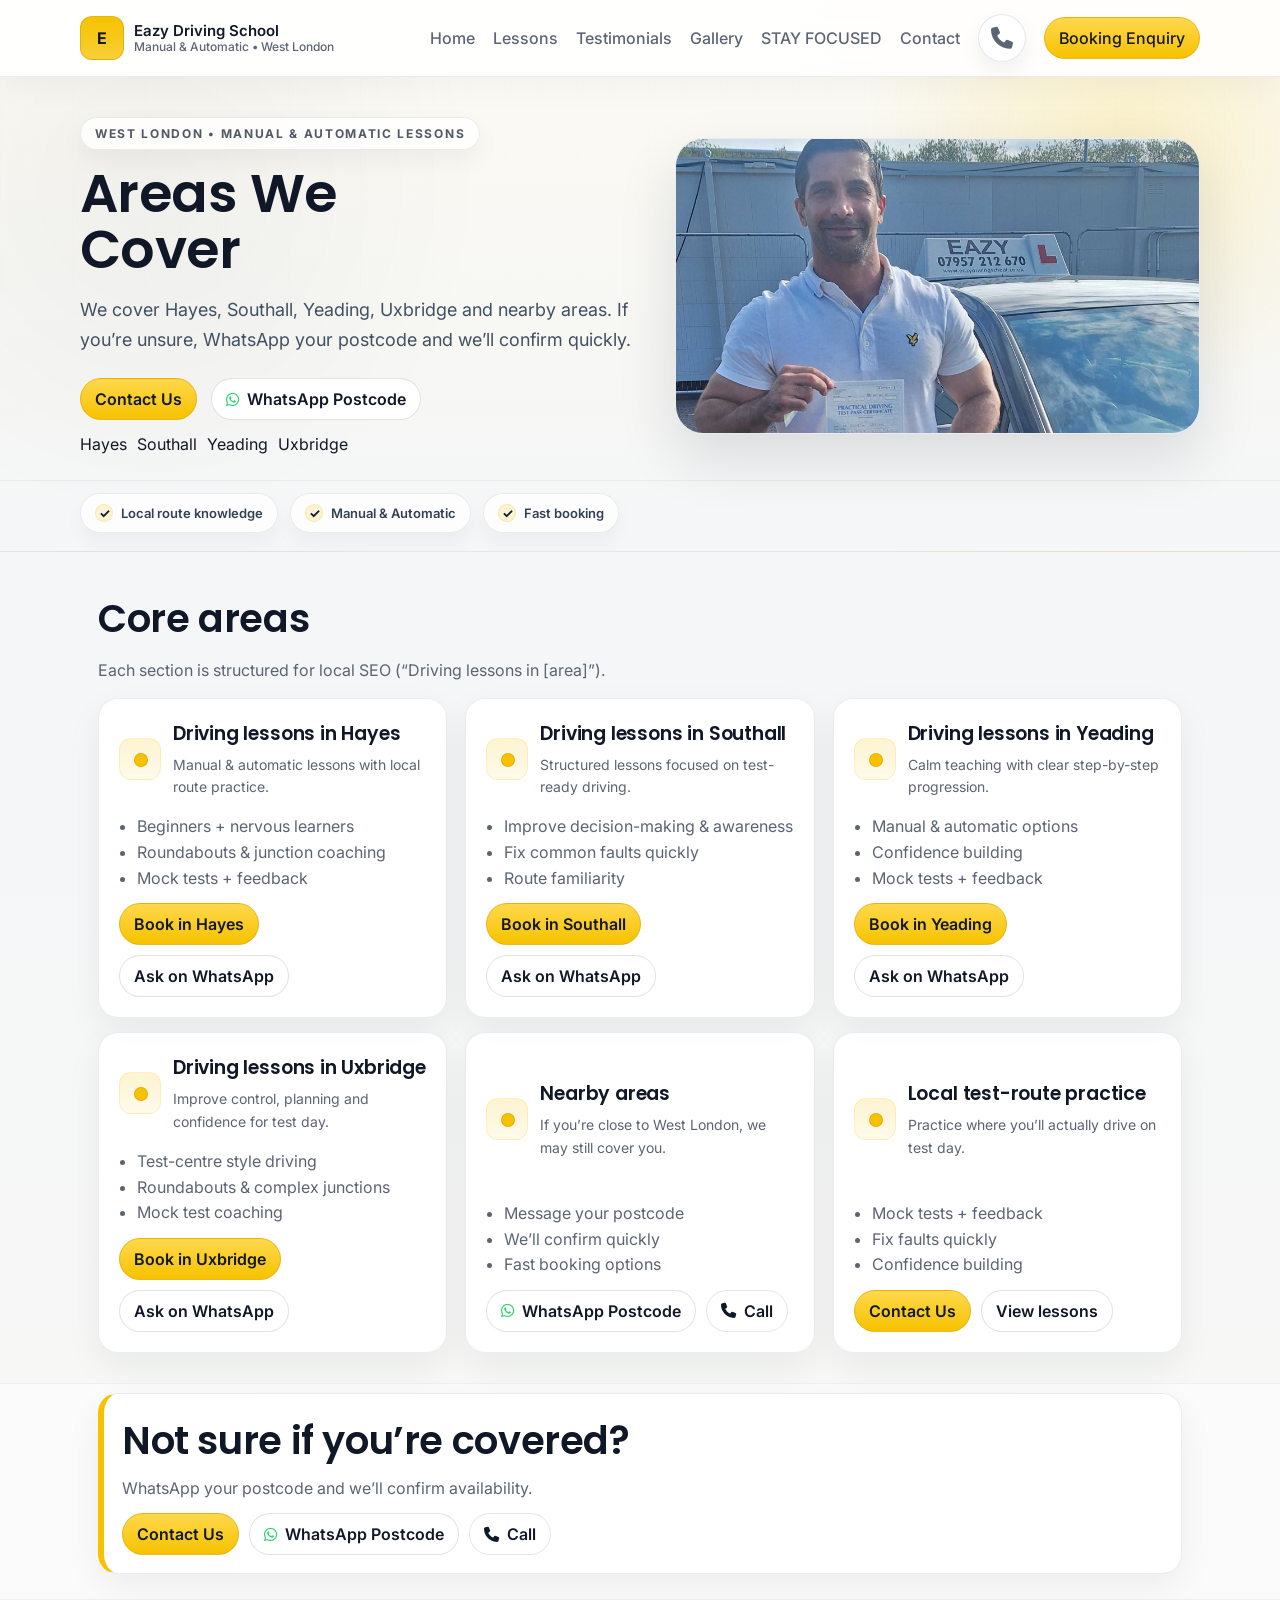
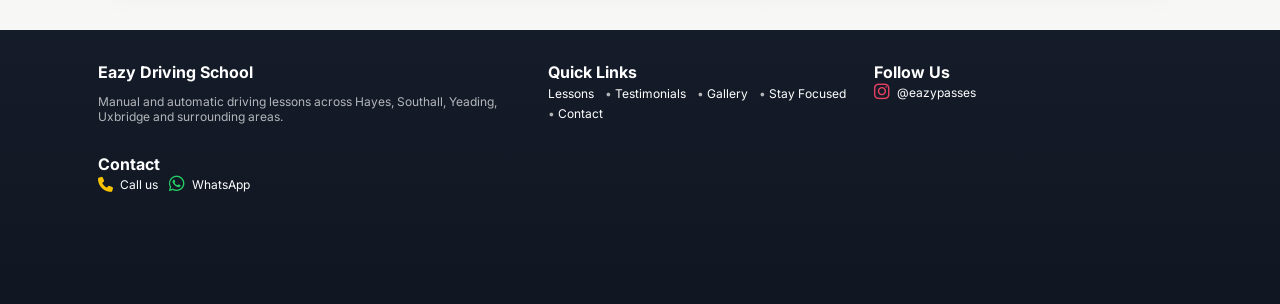
==== commit ae52949d: "Final website QA and client delivery" ====
--- a/areas.html
+++ b/areas.html
@@ -87,7 +87,10 @@
 
       <div class="heroCtas">
         <a class="btn primary" data-book>Contact Us</a>
-        <a class="btn secondary" data-wa>WhatsApp Postcode</a>
+        <a class="btn secondary" data-wa>
+          <i class="fa-brands fa-whatsapp"></i>
+          WhatsApp Postcode
+        </a>
       </div>
 
       <div style="margin-top:14px; display:flex; gap:10px; flex-wrap:wrap">
@@ -215,7 +218,10 @@
           <li>Fast booking options</li>
         </ul>
         <div style="margin-top:12px; display:flex; gap:10px; flex-wrap:wrap">
-          <a class="btn secondary" data-wa>WhatsApp Postcode</a>
+          <a class="btn secondary" data-wa>
+            <i class="fa-brands fa-whatsapp"></i>
+            WhatsApp Postcode
+          </a>
           <a class="btn" data-call><i class="fa-solid fa-phone"></i> Call</a>
         </div>
       </div>
@@ -252,7 +258,10 @@
       </p>
       <div style="display:flex; gap:10px; flex-wrap:wrap">
         <a class="btn primary" data-book>Contact Us</a>
-        <a class="btn secondary" data-wa>WhatsApp Postcode</a>
+        <a class="btn secondary" data-wa>
+          <i class="fa-brands fa-whatsapp"></i>
+          WhatsApp Postcode
+        </a>
         <a class="btn" data-call><i class="fa-solid fa-phone"></i> Call</a>
       </div>
     </div>
@@ -319,7 +328,7 @@
         <strong style="font-size:16px">Booking request</strong><br />
         <small class="note">We’ll confirm availability ASAP.</small>
       </div>
-      <button class="x" id="closeModal" aria-label="Close">✕</button>
+      <button class="x" id="closeModal" type="button" aria-label="Close">✕</button>
     </header>
 
     <form class="web3form">
@@ -337,7 +346,7 @@
         <option>Automatic</option>
         <option>Intensive</option>
         <option>Refresher</option>
-        <option>Pass Plus</option>
+        <option>Stay Focused Training</option>
       </select>
 
       <select class="field" name="area" required>
@@ -353,9 +362,6 @@
 
       <button class="btn primary" type="submit">Send request</button>
 
-      <p class="note" style="margin:0">
-        Full site can auto-forward this to email + WhatsApp notification instantly.
-      </p>
     </form>
   </div>
 </div>
--- a/assets/styles.css
+++ b/assets/styles.css
@@ -2020,53 +2020,110 @@
   box-shadow:0 30px 80px rgba(0,0,0,.5);
 }
 
-/* ===== Mobile menu compatibility fix ===== */
-
-@media (max-width: 900px){
-  .topbar{
-    z-index: 99999 !important;
-    overflow: visible !important;
-  }
+/* =========================================================
+   FINAL RELIABLE MOBILE MENU
+   ========================================================= */
+
+body.menu-open{
+  position:fixed;
+  left:0;
+  right:0;
+  width:100%;
+  overflow:hidden;
+}
+
+@media (max-width:900px){
 
   .mobileMenu{
-    position: fixed !important;
-    top: 0 !important;
-    left: 0 !important;
-    right: 0 !important;
-    bottom: 0 !important;
-    width: 100vw !important;
-    height: 100vh !important;
-    height: 100dvh !important;
-    z-index: 99998 !important;
-    background: rgba(244,246,251,.96) !important;
-    backdrop-filter: none !important;
-    -webkit-backdrop-filter: none !important;
-    overflow-y: auto !important;
+    position:fixed !important;
+    inset:0 !important;
+
+    width:100vw !important;
+    max-width:none !important;
+
+    height:100vh !important;
+    height:100dvh !important;
+
+    margin:0 !important;
+    padding:0 !important;
+
+    background:#f4f6fb !important;
+
+    backdrop-filter:none !important;
+    -webkit-backdrop-filter:none !important;
+
+    overflow-x:hidden !important;
+    overflow-y:auto !important;
+    overscroll-behavior:contain;
+
+    opacity:0;
+    visibility:hidden;
+    pointer-events:none;
+
+    z-index:200000 !important;
+
+    transition:
+      opacity .18s ease,
+      visibility .18s ease;
   }
 
   .mobileMenu.open{
-    opacity: 1 !important;
-    visibility: visible !important;
-    pointer-events: auto !important;
+    opacity:1 !important;
+    visibility:visible !important;
+    pointer-events:auto !important;
   }
 
   .mobileMenuInner{
-    padding-top: 96px !important;
+    width:100% !important;
+    min-height:100vh !important;
+    min-height:100dvh !important;
+
+    margin:0 !important;
+    padding:24px 18px 32px !important;
+
+    background:#f4f6fb !important;
+  }
+
+  .mobileMenuHeader{
+    width:100%;
+    max-width:420px;
+
+    margin:0 auto 10px;
+    padding:0;
+
+    display:flex;
+    align-items:center;
+    justify-content:space-between;
   }
 
   .mobileMenuLinks{
-    display: block !important;
-    opacity: 1 !important;
-    visibility: visible !important;
-    background: #fff !important;
-    position: relative !important;
-    z-index: 99999 !important;
-  }
-
-  .menuBtn{
-    position: relative !important;
-    z-index: 100000 !important;
-    touch-action: manipulation;
+    display:block !important;
+    position:relative !important;
+
+    width:100%;
+    max-width:420px;
+
+    margin:0 auto;
+
+    opacity:1 !important;
+    visibility:visible !important;
+
+    background:#fff !important;
+    border:1px solid rgba(15,23,42,.10);
+    border-radius:18px;
+    overflow:hidden;
+
+    box-shadow:0 18px 45px rgba(15,23,42,.14);
+  }
+
+  .mobileMenuLinks a{
+    min-height:48px;
+  }
+
+  .menuClose{
+    position:relative;
+    z-index:2;
+    flex:0 0 auto;
   }
 }
 
@@ -2332,11 +2389,104 @@
 }
 
 .btn i{
-    margin-right:8px;
+    margin-right:0;
     font-size:.95rem;
     vertical-align:middle;
 }
 
 .btn.secondary .fa-whatsapp{
     color:#25D366;
+}
+
+/* ===== Reliable mobile bottom bar ===== */
+
+@media (max-width:760px){
+
+  .mobileBar{
+    display:block;
+    position:fixed;
+    left:50%;
+    right:auto;
+    bottom:10px;
+
+    transform:translateX(-50%);
+
+    width:calc(100% - 20px);
+    max-width:520px;
+
+    padding:0;
+    background:transparent;
+    border:0;
+
+    z-index:1000;
+  }
+
+  .mobileBarInner{
+    display:grid;
+    grid-template-columns:repeat(3, minmax(0, 1fr));
+    gap:8px;
+
+    width:100%;
+    padding:9px;
+
+    background:rgba(255,255,255,.96);
+    border:1px solid rgba(15,23,42,.10);
+    border-radius:18px;
+
+    box-shadow:0 16px 40px rgba(15,23,42,.18);
+
+    backdrop-filter:blur(16px);
+    -webkit-backdrop-filter:blur(16px);
+  }
+
+  .mobileBarInner .btn{
+    min-width:0;
+    width:100%;
+    max-width:100%;
+
+    padding:11px 6px;
+    font-size:14px;
+
+    gap:5px;
+    white-space:nowrap;
+    overflow:hidden;
+
+    justify-content:center;
+  }
+
+  .mobileBarInner .btn i{
+    margin-right:0;
+    flex:0 0 auto;
+    font-size:14px;
+  }
+}
+
+@media (max-width:370px){
+
+  .mobileBar{
+    width:calc(100% - 12px);
+    bottom:6px;
+  }
+
+  .mobileBarInner{
+    gap:5px;
+    padding:7px;
+  }
+
+  .mobileBarInner .btn{
+    padding:10px 3px;
+    font-size:12px;
+    gap:3px;
+  }
+
+  .mobileBarInner .btn i{
+    font-size:12px;
+  }
+}
+
+@media (max-width:330px){
+
+  .mobileBarInner .btn i{
+    display:none;
+  }
 }
